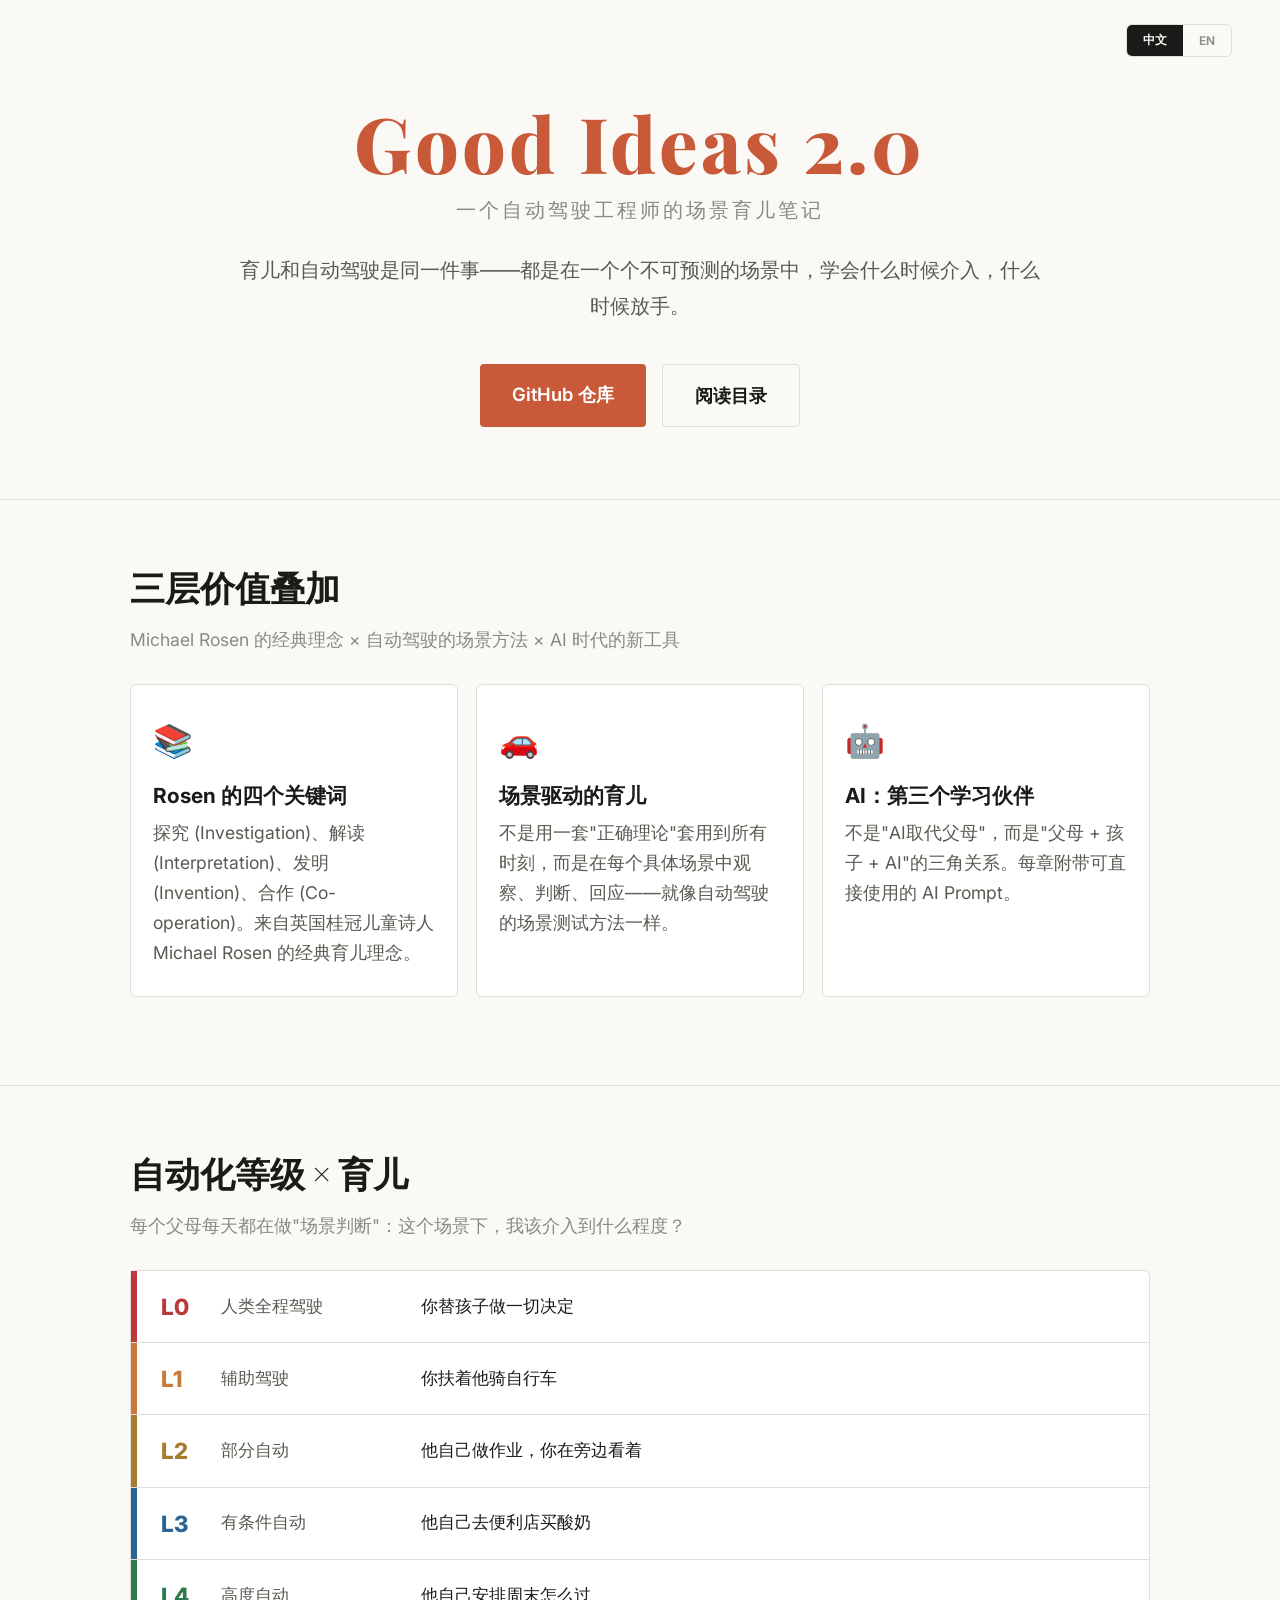
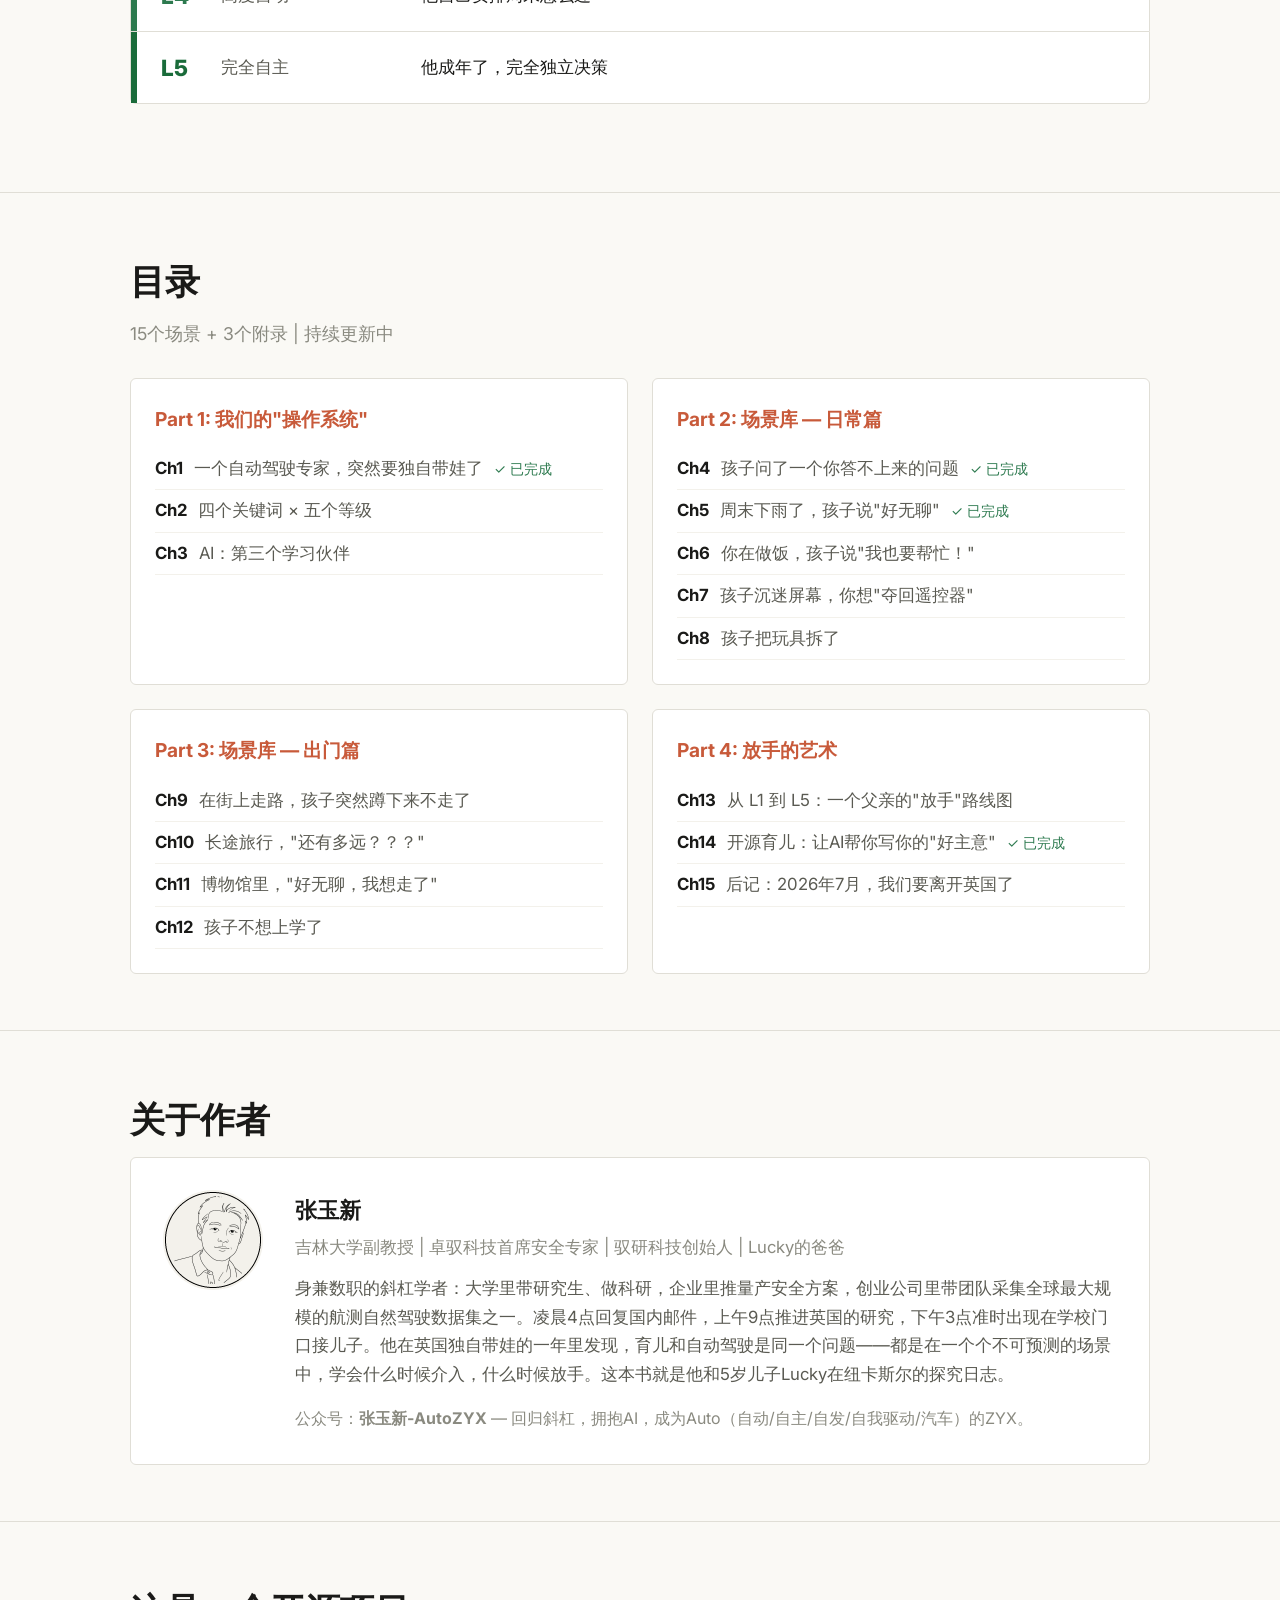
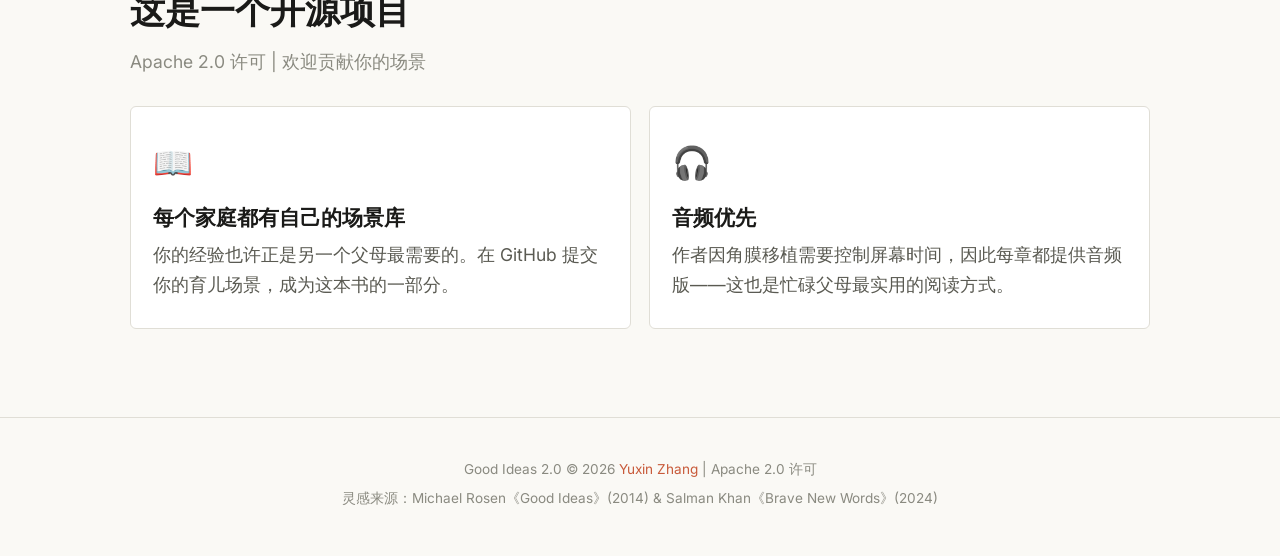
==== docs/index.html @ 3fd4b0a8 "Sync avatar: thick black circle Co-Authored-By: Claude Opus 4.6 (1M context) <noreply@anthropic.com>" ====
<!DOCTYPE html>
<html lang="zh-CN">
<head>
<meta charset="UTF-8">
<meta name="viewport" content="width=device-width, initial-scale=1.0">
<title>Good Ideas 2.0 — 好主意2.0</title>
<link rel="preconnect" href="https://fonts.googleapis.com">
<link href="https://fonts.googleapis.com/css2?family=Inter:wght@400;500;600;700;800&family=Playfair+Display:wght@700;800&display=swap" rel="stylesheet">
<link rel="stylesheet" href="assets/style.css">
</head>
<body>

<!-- Language Toggle -->
<div class="lang">
  <button id="btnCN" class="on" onclick="setLang('C')">中文</button>
  <button id="btnEN" onclick="setLang('E')">EN</button>
</div>

<!-- Header -->
<header>
  <h1>Good Ideas 2.0</h1>
  <div class="sub">
    <span class="cn">一个自动驾驶工程师的场景育儿笔记</span>
    <span class="en">A Self-Driving Engineer's Field Notes on Parenting</span>
  </div>
  <div class="tagline">
    <span class="cn">育儿和自动驾驶是同一件事——都是在一个个不可预测的场景中，学会什么时候介入，什么时候放手。</span>
    <span class="en">Parenting and self-driving are the same thing — learning when to intervene and when to let go, one unpredictable scenario at a time.</span>
  </div>
  <div class="actions">
    <a href="https://github.com/AutoZYX/GoodIdeas2" class="btn btn-primary">
      <span class="cn">GitHub 仓库</span>
      <span class="en">GitHub Repo</span>
    </a>
    <a href="#toc" class="btn btn-secondary">
      <span class="cn">阅读目录</span>
      <span class="en">Table of Contents</span>
    </a>
  </div>
</header>

<!-- Three Layers -->
<section>
<div class="wrap">
  <h2 class="sec-title">
    <span class="cn">三层价值叠加</span>
    <span class="en">Three Layers of Value</span>
  </h2>
  <p class="sec-sub">
    <span class="cn">Michael Rosen 的经典理念 × 自动驾驶的场景方法 × AI 时代的新工具</span>
    <span class="en">Michael Rosen's classic ideas × scenario-driven methods from self-driving × AI-age tools</span>
  </p>
  <div class="concepts">
    <div class="concept">
      <div class="concept-icon">&#128218;</div>
      <h3>
        <span class="cn">Rosen 的四个关键词</span>
        <span class="en">Rosen's Four Keywords</span>
      </h3>
      <p>
        <span class="cn">探究 (Investigation)、解读 (Interpretation)、发明 (Invention)、合作 (Co-operation)。来自英国桂冠儿童诗人 Michael Rosen 的经典育儿理念。</span>
        <span class="en">Investigation, Interpretation, Invention, Co-operation. Classic parenting philosophy from UK Children's Laureate Michael Rosen.</span>
      </p>
    </div>
    <div class="concept">
      <div class="concept-icon">&#128663;</div>
      <h3>
        <span class="cn">场景驱动的育儿</span>
        <span class="en">Scenario-Driven Parenting</span>
      </h3>
      <p>
        <span class="cn">不是用一套"正确理论"套用到所有时刻，而是在每个具体场景中观察、判断、回应——就像自动驾驶的场景测试方法一样。</span>
        <span class="en">Instead of applying one "correct theory" to every moment, observe, assess, and respond in each specific scenario — just like scenario-based testing in autonomous driving.</span>
      </p>
    </div>
    <div class="concept">
      <div class="concept-icon">&#129302;</div>
      <h3>
        <span class="cn">AI：第三个学习伙伴</span>
        <span class="en">AI: The Third Learning Partner</span>
      </h3>
      <p>
        <span class="cn">不是"AI取代父母"，而是"父母 + 孩子 + AI"的三角关系。每章附带可直接使用的 AI Prompt。</span>
        <span class="en">Not "AI replacing parents," but a triangle of parent + child + AI. Each chapter includes a ready-to-use AI prompt.</span>
      </p>
    </div>
  </div>
</div>
</section>

<!-- L0-L5 -->
<section>
<div class="wrap">
  <h2 class="sec-title">
    <span class="cn">自动化等级 × 育儿</span>
    <span class="en">Automation Levels × Parenting</span>
  </h2>
  <p class="sec-sub">
    <span class="cn">每个父母每天都在做"场景判断"：这个场景下，我该介入到什么程度？</span>
    <span class="en">Every parent makes "scenario judgments" daily: how much should I intervene in this situation?</span>
  </p>
  <div class="levels">
    <div class="level"><div class="level-bar" style="background:#b83a3a"></div><div class="level-body">
      <div class="level-tag" style="color:#b83a3a">L0</div>
      <div class="level-driving"><span class="cn">人类全程驾驶</span><span class="en">Full human driving</span></div>
      <div class="level-parenting"><span class="cn">你替孩子做一切决定</span><span class="en">You make every decision for the child</span></div>
    </div></div>
    <div class="level"><div class="level-bar" style="background:#c87a3a"></div><div class="level-body">
      <div class="level-tag" style="color:#c87a3a">L1</div>
      <div class="level-driving"><span class="cn">辅助驾驶</span><span class="en">Driver assistance</span></div>
      <div class="level-parenting"><span class="cn">你扶着他骑自行车</span><span class="en">You hold the bike while they ride</span></div>
    </div></div>
    <div class="level"><div class="level-bar" style="background:var(--amber)"></div><div class="level-body">
      <div class="level-tag" style="color:var(--amber)">L2</div>
      <div class="level-driving"><span class="cn">部分自动</span><span class="en">Partial automation</span></div>
      <div class="level-parenting"><span class="cn">他自己做作业，你在旁边看着</span><span class="en">They do homework; you watch nearby</span></div>
    </div></div>
    <div class="level"><div class="level-bar" style="background:var(--blue)"></div><div class="level-body">
      <div class="level-tag" style="color:var(--blue)">L3</div>
      <div class="level-driving"><span class="cn">有条件自动</span><span class="en">Conditional automation</span></div>
      <div class="level-parenting"><span class="cn">他自己去便利店买酸奶</span><span class="en">They go to the corner shop alone</span></div>
    </div></div>
    <div class="level"><div class="level-bar" style="background:var(--green)"></div><div class="level-body">
      <div class="level-tag" style="color:var(--green)">L4</div>
      <div class="level-driving"><span class="cn">高度自动</span><span class="en">High automation</span></div>
      <div class="level-parenting"><span class="cn">他自己安排周末怎么过</span><span class="en">They plan their own weekend</span></div>
    </div></div>
    <div class="level"><div class="level-bar" style="background:#1a6b3a"></div><div class="level-body">
      <div class="level-tag" style="color:#1a6b3a">L5</div>
      <div class="level-driving"><span class="cn">完全自主</span><span class="en">Full autonomy</span></div>
      <div class="level-parenting"><span class="cn">他成年了，完全独立决策</span><span class="en">They're grown up, fully independent</span></div>
    </div></div>
  </div>
</div>
</section>

<!-- Table of Contents -->
<section id="toc">
<div class="wrap">
  <h2 class="sec-title">
    <span class="cn">目录</span>
    <span class="en">Table of Contents</span>
  </h2>
  <p class="sec-sub">
    <span class="cn">15个场景 + 3个附录 | 持续更新中</span>
    <span class="en">15 scenarios + 3 appendices | Work in progress</span>
  </p>
  <div class="toc">
    <div class="toc-part">
      <h3><span class="cn">Part 1: 我们的"操作系统"</span><span class="en">Part 1: Our Operating System</span></h3>
      <ul>
        <li class="cn"><a href="ch01.html"><span class="ch-num">Ch1</span> 一个自动驾驶专家，突然要独自带娃了</a> <span class="done">&#10003; 已完成</span></li>
        <li class="en"><a href="ch01.html"><span class="ch-num">Ch1</span> A self-driving expert suddenly has to solo-parent</a> <span class="done">&#10003; Done</span></li>
        <li class="cn"><span class="ch-num">Ch2</span> 四个关键词 &times; 五个等级</li>
        <li class="en"><span class="ch-num">Ch2</span> Four keywords &times; five levels</li>
        <li class="cn"><span class="ch-num">Ch3</span> AI：第三个学习伙伴</li>
        <li class="en"><span class="ch-num">Ch3</span> AI: the third learning partner</li>
      </ul>
    </div>
    <div class="toc-part">
      <h3><span class="cn">Part 2: 场景库 &mdash; 日常篇</span><span class="en">Part 2: Scenarios &mdash; At Home</span></h3>
      <ul>
        <li class="cn"><a href="ch04.html"><span class="ch-num">Ch4</span> 孩子问了一个你答不上来的问题</a> <span class="done">&#10003; 已完成</span></li>
        <li class="en"><a href="ch04.html"><span class="ch-num">Ch4</span> Your child asks a question you can't answer</a> <span class="done">&#10003; Done</span></li>
        <li class="cn"><a href="ch05.html"><span class="ch-num">Ch5</span> 周末下雨了，孩子说"好无聊"</a> <span class="done">&#10003; 已完成</span></li>
        <li class="en"><a href="ch05.html"><span class="ch-num">Ch5</span> It's raining and they say "I'm bored"</a> <span class="done">&#10003; Done</span></li>
        <li class="cn"><span class="ch-num">Ch6</span> 你在做饭，孩子说"我也要帮忙！"</li>
        <li class="en"><span class="ch-num">Ch6</span> You're cooking; they want to help</li>
        <li class="cn"><span class="ch-num">Ch7</span> 孩子沉迷屏幕，你想"夺回遥控器"</li>
        <li class="en"><span class="ch-num">Ch7</span> Screen addiction: take back the remote?</li>
        <li class="cn"><span class="ch-num">Ch8</span> 孩子把玩具拆了</li>
        <li class="en"><span class="ch-num">Ch8</span> They took the toy apart</li>
      </ul>
    </div>
    <div class="toc-part">
      <h3><span class="cn">Part 3: 场景库 &mdash; 出门篇</span><span class="en">Part 3: Scenarios &mdash; Out &amp; About</span></h3>
      <ul>
        <li class="cn"><span class="ch-num">Ch9</span> 在街上走路，孩子突然蹲下来不走了</li>
        <li class="en"><span class="ch-num">Ch9</span> Walking — they suddenly squat and won't move</li>
        <li class="cn"><span class="ch-num">Ch10</span> 长途旅行，"还有多远？？？"</li>
        <li class="en"><span class="ch-num">Ch10</span> Road trip: "Are we there yet???"</li>
        <li class="cn"><span class="ch-num">Ch11</span> 博物馆里，"好无聊，我想走了"</li>
        <li class="en"><span class="ch-num">Ch11</span> At the museum: "I'm bored, let's go"</li>
        <li class="cn"><span class="ch-num">Ch12</span> 孩子不想上学了</li>
        <li class="en"><span class="ch-num">Ch12</span> They don't want to go to school</li>
      </ul>
    </div>
    <div class="toc-part">
      <h3><span class="cn">Part 4: 放手的艺术</span><span class="en">Part 4: The Art of Letting Go</span></h3>
      <ul>
        <li class="cn"><span class="ch-num">Ch13</span> 从 L1 到 L5：一个父亲的"放手"路线图</li>
        <li class="en"><span class="ch-num">Ch13</span> From L1 to L5: a father's roadmap for letting go</li>
        <li class="cn"><a href="ch14.html"><span class="ch-num">Ch14</span> 开源育儿：让AI帮你写你的"好主意"</a> <span class="done">&#10003; 已完成</span></li>
        <li class="en"><a href="ch14.html"><span class="ch-num">Ch14</span> Open-source parenting: let AI help write your own "good ideas"</a> <span class="done">&#10003; Done</span></li>
        <li class="cn"><span class="ch-num">Ch15</span> 后记：2026年7月，我们要离开英国了</li>
        <li class="en"><span class="ch-num">Ch15</span> Epilogue: July 2026, we're leaving the UK</li>
      </ul>
    </div>
  </div>
</div>
</section>

<!-- About -->
<section>
<div class="wrap">
  <h2 class="sec-title">
    <span class="cn">关于作者</span>
    <span class="en">About the Author</span>
  </h2>
  <div class="author-card">
    <div class="avatar"><img src="assets/avatar.png?v=6" alt="Yuxin Zhang" style="width:100%;height:100%;border-radius:50%;object-fit:cover;"></div>
    <div class="info">
      <h3>
        <span class="cn">张玉新</span>
        <span class="en">Yuxin Zhang</span>
      </h3>
      <div class="role">
        <span class="cn">吉林大学副教授 | 卓驭科技首席安全专家 | 驭研科技创始人 | Lucky的爸爸</span>
        <span class="en">Associate Professor, Jilin University | Chief Safety Expert, ZYT | Founder, DRIVEResearch | Lucky's Dad</span>
      </div>
      <p>
        <span class="cn">身兼数职的斜杠学者：大学里带研究生、做科研，企业里推量产安全方案，创业公司里带团队采集全球最大规模的航测自然驾驶数据集之一。凌晨4点回复国内邮件，上午9点推进英国的研究，下午3点准时出现在学校门口接儿子。他在英国独自带娃的一年里发现，育儿和自动驾驶是同一个问题——都是在一个个不可预测的场景中，学会什么时候介入，什么时候放手。这本书就是他和5岁儿子Lucky在纽卡斯尔的探究日志。</span>
        <span class="en">A slash-career academic juggling multiple roles: supervising graduate students and publishing research at a university, driving production-ready safety solutions at an automotive tech company, and leading a startup that has built one of the world's largest aerial naturalistic driving datasets. At 4 a.m. he answers emails from China; at 9 a.m. he works on UK-based research; at 3 p.m. sharp he's at the school gate to pick up his son. During a year of solo parenting in Newcastle, he discovered that parenting and autonomous driving are the same problem — learning when to intervene and when to let go, one scenario at a time. This book is his field journal with his 5-year-old son Lucky.</span>
      </p>
      <p style="margin-top:16px; font-size:1rem; color:var(--text3);">
        <span class="cn">公众号：<strong>张玉新-AutoZYX</strong> — 回归斜杠，拥抱AI，成为Auto（自动/自主/自发/自我驱动/汽车）的ZYX。</span>
        <span class="en">WeChat: <strong>张玉新-AutoZYX</strong> | <a href="https://www.linkedin.com/in/zhangyuxin/" target="_blank">LinkedIn</a> — Embracing AI, becoming Auto (autonomous / self-driven / automotive) ZYX.</span>
      </p>
    </div>
  </div>
</div>
</section>

<!-- Open Source -->
<section>
<div class="wrap">
  <h2 class="sec-title">
    <span class="cn">这是一个开源项目</span>
    <span class="en">This Is an Open-Source Project</span>
  </h2>
  <p class="sec-sub">
    <span class="cn">Apache 2.0 许可 | 欢迎贡献你的场景</span>
    <span class="en">Apache 2.0 License | Your scenarios are welcome</span>
  </p>
  <div class="concepts" style="grid-template-columns:repeat(2,1fr);">
    <div class="concept">
      <div class="concept-icon">&#128214;</div>
      <h3>
        <span class="cn">每个家庭都有自己的场景库</span>
        <span class="en">Every family has its own scenario library</span>
      </h3>
      <p>
        <span class="cn">你的经验也许正是另一个父母最需要的。在 GitHub 提交你的育儿场景，成为这本书的一部分。</span>
        <span class="en">Your experience might be exactly what another parent needs. Submit your parenting scenario on GitHub and become part of this book.</span>
      </p>
    </div>
    <div class="concept">
      <div class="concept-icon">&#127911;</div>
      <h3>
        <span class="cn">音频优先</span>
        <span class="en">Audio First</span>
      </h3>
      <p>
        <span class="cn">作者因角膜移植需要控制屏幕时间，因此每章都提供音频版——这也是忙碌父母最实用的阅读方式。</span>
        <span class="en">The author limits screen time due to a corneal transplant, so every chapter comes with an audio version — also the most practical format for busy parents.</span>
      </p>
    </div>
  </div>
</div>
</section>

<!-- Footer -->
<footer>
<div class="wrap">
  <p>
    <span class="cn">Good Ideas 2.0 &copy; 2026 <a href="https://www.linkedin.com/in/zhangyuxin/" target="_blank">Yuxin Zhang</a> | Apache 2.0 许可</span>
    <span class="en">Good Ideas 2.0 &copy; 2026 <a href="https://www.linkedin.com/in/zhangyuxin/" target="_blank">Yuxin Zhang</a> | Apache 2.0 License</span>
  </p>
  <p>
    <span class="cn">灵感来源：Michael Rosen《Good Ideas》(2014) &amp; Salman Khan《Brave New Words》(2024)</span>
    <span class="en">Inspired by Michael Rosen's <em>Good Ideas</em> (2014) &amp; Salman Khan's <em>Brave New Words</em> (2024)</span>
  </p>
</div>
</footer>

<script>
function setLang(l){
  document.body.className = l==='E'?'E':'';
  document.getElementById('btnCN').className = l==='E'?'':'on';
  document.getElementById('btnEN').className = l==='E'?'on':'';
  localStorage.setItem('gi2lang',l);
}
(function(){var s=localStorage.getItem('gi2lang');if(s)setLang(s);})();
</script>
</body>
</html>
---- docs/assets/style.css ----
/* Good Ideas 2.0 — Shared Styles */
/* Anthropic-inspired: warm tones, serif titles, restrained palette */

:root {
  --bg: #faf9f5;
  --bg2: #f3f1eb;
  --text: #1a1a18;
  --text2: #5a5a52;
  --text3: #8a8a80;
  --accent: #c85a3a;
  --border: #e0ded6;
  --card: #ffffff;
  --green: #2d7a4f;
  --amber: #a67c2e;
  --blue: #2a6496;
  --red: #b83a3a;
}
* { margin:0; padding:0; box-sizing:border-box; }
body { font-family: 'Inter', -apple-system, 'PingFang SC', 'Microsoft YaHei', sans-serif; color:var(--text); background:var(--bg); line-height:1.75; -webkit-font-smoothing:antialiased; font-size:1.25rem; }
a { color:var(--accent); text-decoration:none; }
a:hover { text-decoration:underline; }
.wrap { max-width:1100px; margin:0 auto; padding:0 40px; }

/* Language toggle */
.lang { position:fixed; top:24px; right:48px; z-index:99; display:flex; border:1px solid var(--border); border-radius:6px; overflow:hidden; background:rgba(250,249,245,0.92); backdrop-filter:blur(8px); }
.lang button { padding:7px 16px; border:none; cursor:pointer; font-size:12px; font-weight:600; background:transparent; color:var(--text3); transition:.15s; font-family:inherit; }
.lang button.on { background:var(--text); color:var(--bg); }
span.en, p.en, div.en, h2.en, h3.en, li.en, td.en, th.en, .en-link { display:none; }
body.E span.cn, body.E p.cn, body.E div.cn, body.E h2.cn, body.E h3.cn, body.E li.cn, body.E td.cn, body.E th.cn, body.E .cn-link { display:none!important; }
body.E span.en { display:inline!important; }
body.E p.en, body.E div.en, body.E h2.en, body.E h3.en { display:block!important; }
body.E li.en { display:list-item!important; }
body.E td.en, body.E th.en { display:table-cell!important; }
body.E .en-link { display:inline-block!important; }

/* Header */
header { padding:100px 32px 72px; text-align:center; border-bottom:1px solid var(--border); }
header h1 { font-family:'Playfair Display',Georgia,serif; font-size:6vw; font-weight:800; letter-spacing:0.04em; margin-bottom:8px; color:var(--accent); line-height:1.1; }
header .sub { font-family:'Inter',sans-serif; font-size:1.6vw; color:var(--text3); margin-bottom:24px; letter-spacing:3px; text-transform:uppercase; font-weight:500; }
header .tagline { font-size:clamp(1.3rem,1.1rem+0.6vw,1.8rem); color:var(--text2); max-width:800px; margin:0 auto 40px; line-height:1.8; }
header .actions { display:flex; gap:16px; justify-content:center; flex-wrap:wrap; }
@media(max-width:640px) {
  header { padding:70px 20px 48px; }
  header h1 { font-size:10vw; }
  header .sub { font-size:3.5vw; }
}

/* Buttons */
.btn { display:inline-block; padding:14px 32px; border-radius:4px; font-size:1.15rem; font-weight:600; transition:.2s; font-family:inherit; }
.btn-primary { background:var(--accent); color:white; }
.btn-primary:hover { background:#b04e30; text-decoration:none; }
.btn-secondary { border:1.5px solid var(--border); color:var(--text); background:transparent; }
.btn-secondary:hover { border-color:var(--text3); text-decoration:none; }
.btn-sm { padding:10px 20px; font-size:1rem; }

/* Section */
section { padding:56px 0; }
section + section { border-top:1px solid var(--border); }
.sec-title { font-family:'Playfair Display',Georgia,serif; font-size:2.2rem; font-weight:700; margin-bottom:8px; }
.sec-sub { color:var(--text3); font-size:1.1rem; margin-bottom:28px; }

/* Cards grid */
.concepts { display:grid; grid-template-columns:repeat(3,1fr); gap:18px; margin-bottom:32px; }
.concept { background:var(--card); border:1px solid var(--border); border-radius:6px; padding:28px 22px; transition:box-shadow .2s; }
.concept:hover { box-shadow:0 2px 16px rgba(0,0,0,0.06); }
.concept-icon { font-size:2rem; margin-bottom:12px; }
.concept h3 { font-size:1.3rem; font-weight:700; margin-bottom:8px; line-height:1.4; }
.concept p { font-size:1.1rem; color:var(--text2); line-height:1.7; }
@media(max-width:800px) { .concepts { grid-template-columns:1fr; } }

/* Levels bar */
.levels { display:flex; flex-direction:column; gap:0; margin-bottom:32px; }
.level { display:flex; align-items:stretch; border:1px solid var(--border); border-bottom:none; background:var(--card); }
.level:first-child { border-radius:6px 6px 0 0; }
.level:last-child { border-bottom:1px solid var(--border); border-radius:0 0 6px 6px; }
.level-bar { width:6px; flex-shrink:0; }
.level-body { flex:1; padding:16px 24px; display:flex; align-items:center; gap:20px; }
.level-tag { font-size:1.4rem; font-weight:800; min-width:40px; }
.level-driving { font-size:1.05rem; color:var(--text2); min-width:180px; }
.level-parenting { font-size:1.05rem; color:var(--text); flex:1; }
@media(max-width:640px) { .level-body { flex-direction:column; align-items:flex-start; gap:4px; } .level-driving { min-width:auto; } }

/* TOC */
.toc { display:grid; grid-template-columns:1fr 1fr; gap:24px; }
.toc-part { background:var(--card); border:1px solid var(--border); border-radius:6px; padding:24px; }
.toc-part h3 { font-size:1.2rem; font-weight:700; margin-bottom:12px; color:var(--accent); }
.toc-part ul { list-style:none; padding:0; }
.toc-part li { padding:6px 0; font-size:1.05rem; color:var(--text2); border-bottom:1px solid var(--bg2); }
.toc-part li:last-child { border-bottom:none; }
.toc-part li a { color:var(--text2); }
.toc-part li a:hover { color:var(--accent); }
.toc-part li .ch-num { font-weight:700; color:var(--text); margin-right:6px; }
.toc-part li .done { color:var(--green); font-size:0.85rem; margin-left:6px; }
@media(max-width:640px) { .toc { grid-template-columns:1fr; } }

/* Author card */
.author-card { display:flex; gap:32px; align-items:flex-start; background:var(--card); border:1px solid var(--border); border-radius:6px; padding:32px; }
.author-card .avatar { width:100px; height:100px; border-radius:50%; background:var(--bg2); display:flex; align-items:center; justify-content:center; font-size:2.5rem; flex-shrink:0; }
.author-card .info h3 { font-size:1.4rem; font-weight:700; margin-bottom:4px; }
.author-card .info .role { font-size:1.05rem; color:var(--text3); margin-bottom:12px; }
.author-card .info p { font-size:1.05rem; color:var(--text2); line-height:1.7; }
@media(max-width:640px) { .author-card { flex-direction:column; align-items:center; text-align:center; } }

/* Chapter page */
.chapter-nav { padding:16px 40px; border-bottom:1px solid var(--border); display:flex; justify-content:space-between; align-items:center; font-size:0.95rem; }
.chapter-nav a { color:var(--text3); }
.chapter-nav a:hover { color:var(--accent); }

.chapter { max-width:780px; margin:0 auto; padding:48px 40px 80px; }
.chapter-label { font-size:0.85rem; font-weight:700; text-transform:uppercase; letter-spacing:2px; color:var(--accent); margin-bottom:8px; }
.chapter-title { font-family:'Playfair Display',Georgia,serif; font-size:2.4rem; font-weight:700; margin-bottom:32px; line-height:1.3; }
.chapter h2 { font-family:'Playfair Display',Georgia,serif; font-size:1.6rem; font-weight:700; margin:40px 0 16px; color:var(--text); }
.chapter h3 { font-size:1.2rem; font-weight:700; margin:28px 0 12px; }
.chapter p { font-size:1.15rem; line-height:1.85; margin-bottom:16px; color:var(--text); }
.chapter ul, .chapter ol { margin:12px 0 20px 24px; }
.chapter li { font-size:1.1rem; line-height:1.7; margin-bottom:8px; color:var(--text2); }
.chapter strong { font-weight:700; color:var(--text); }
.chapter em { font-style:italic; }
.chapter blockquote { border-left:4px solid var(--accent); padding:16px 24px; margin:20px 0; background:var(--bg2); border-radius:0 6px 6px 0; }
.chapter blockquote p { font-size:1.05rem; color:var(--text2); margin-bottom:8px; }
.chapter blockquote p:last-child { margin-bottom:0; }
.chapter hr { border:none; border-top:1px solid var(--border); margin:40px 0; }
.chapter .l-tag { font-weight:800; margin-right:4px; }

.chapter-footer { max-width:780px; margin:0 auto; padding:0 40px 60px; display:flex; justify-content:space-between; font-size:1rem; }
.chapter-footer a { color:var(--accent); }

/* Footer */
footer { border-top:1px solid var(--border); padding:40px 32px; text-align:center; color:var(--text3); font-size:0.85rem; }
footer p { margin-bottom:5px; }
footer a { color:var(--accent); }

/* Mobile */
@media(max-width:640px) {
  .wrap { padding:0 20px; }
  .chapter { padding:32px 20px 60px; }
  .chapter-title { font-size:1.8rem; }
  .chapter-nav { padding:12px 20px; }
  .chapter-footer { padding:0 20px 40px; }
}
</style>
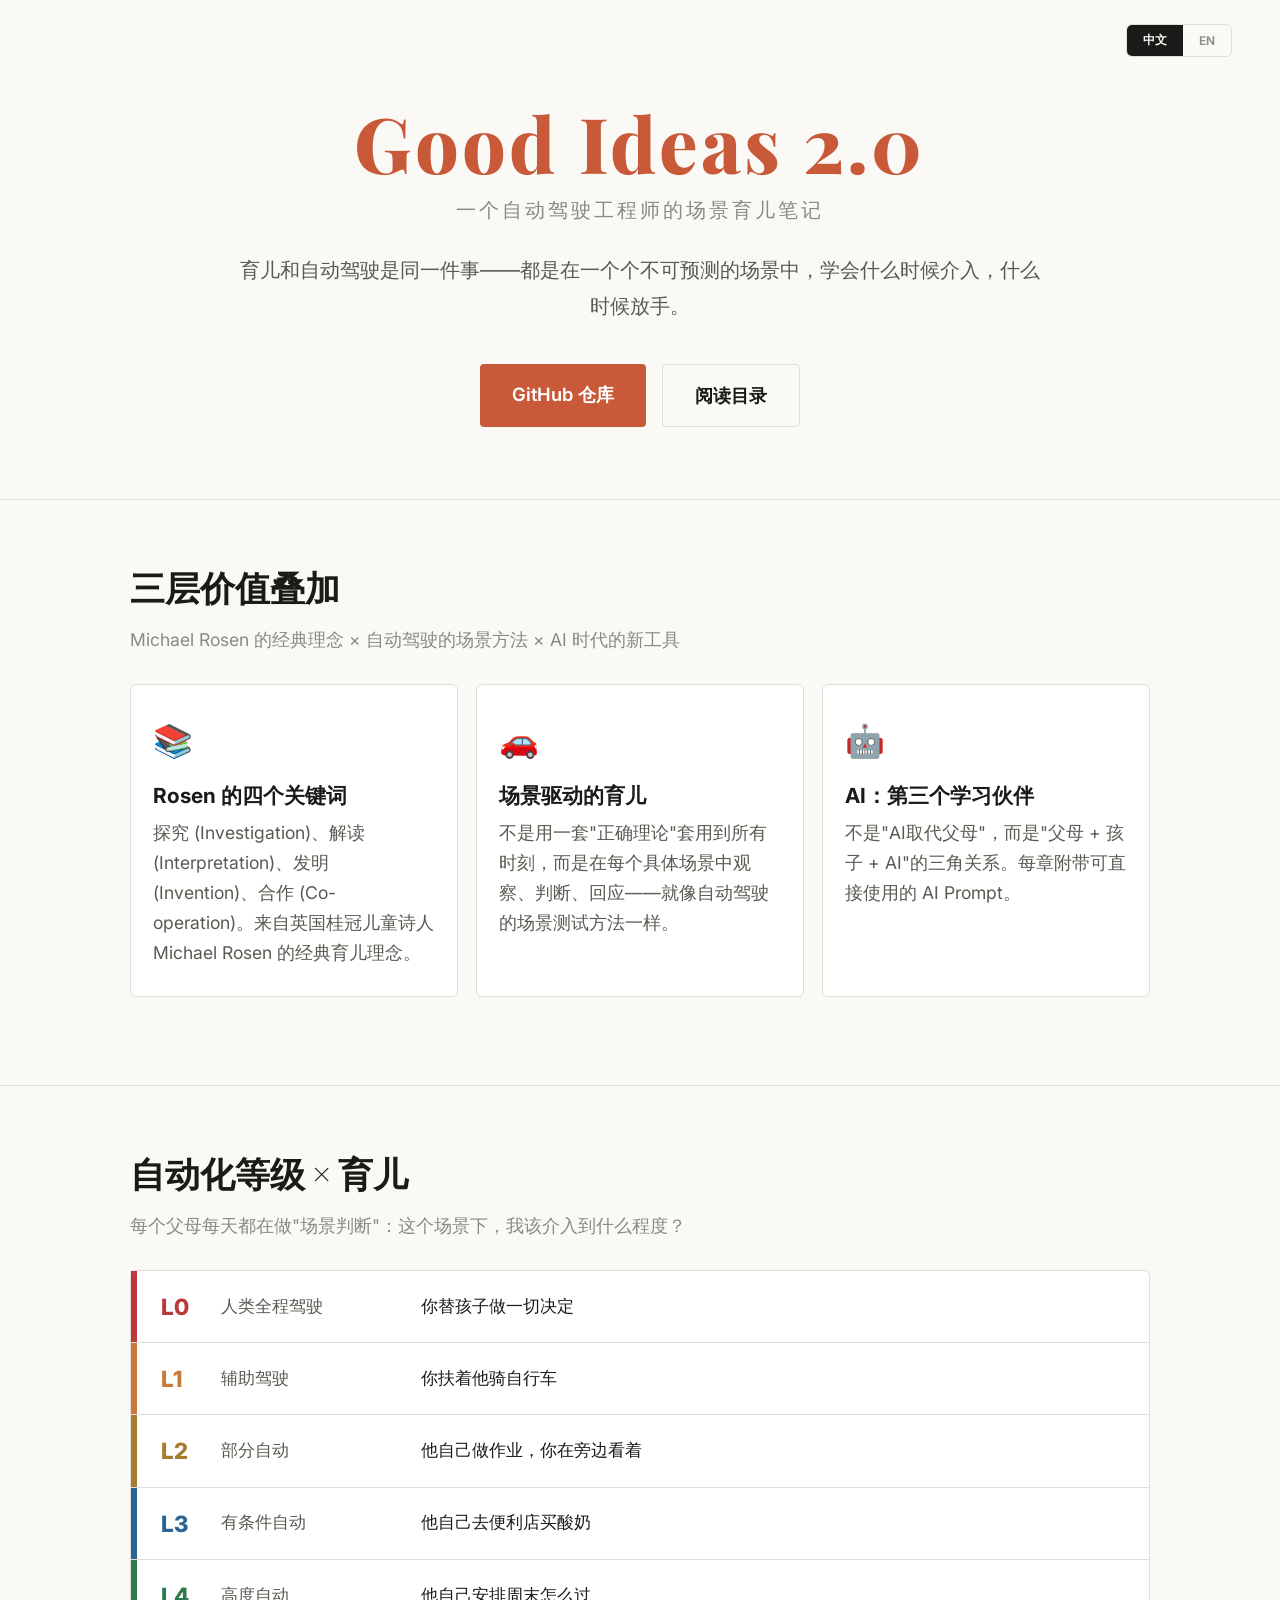
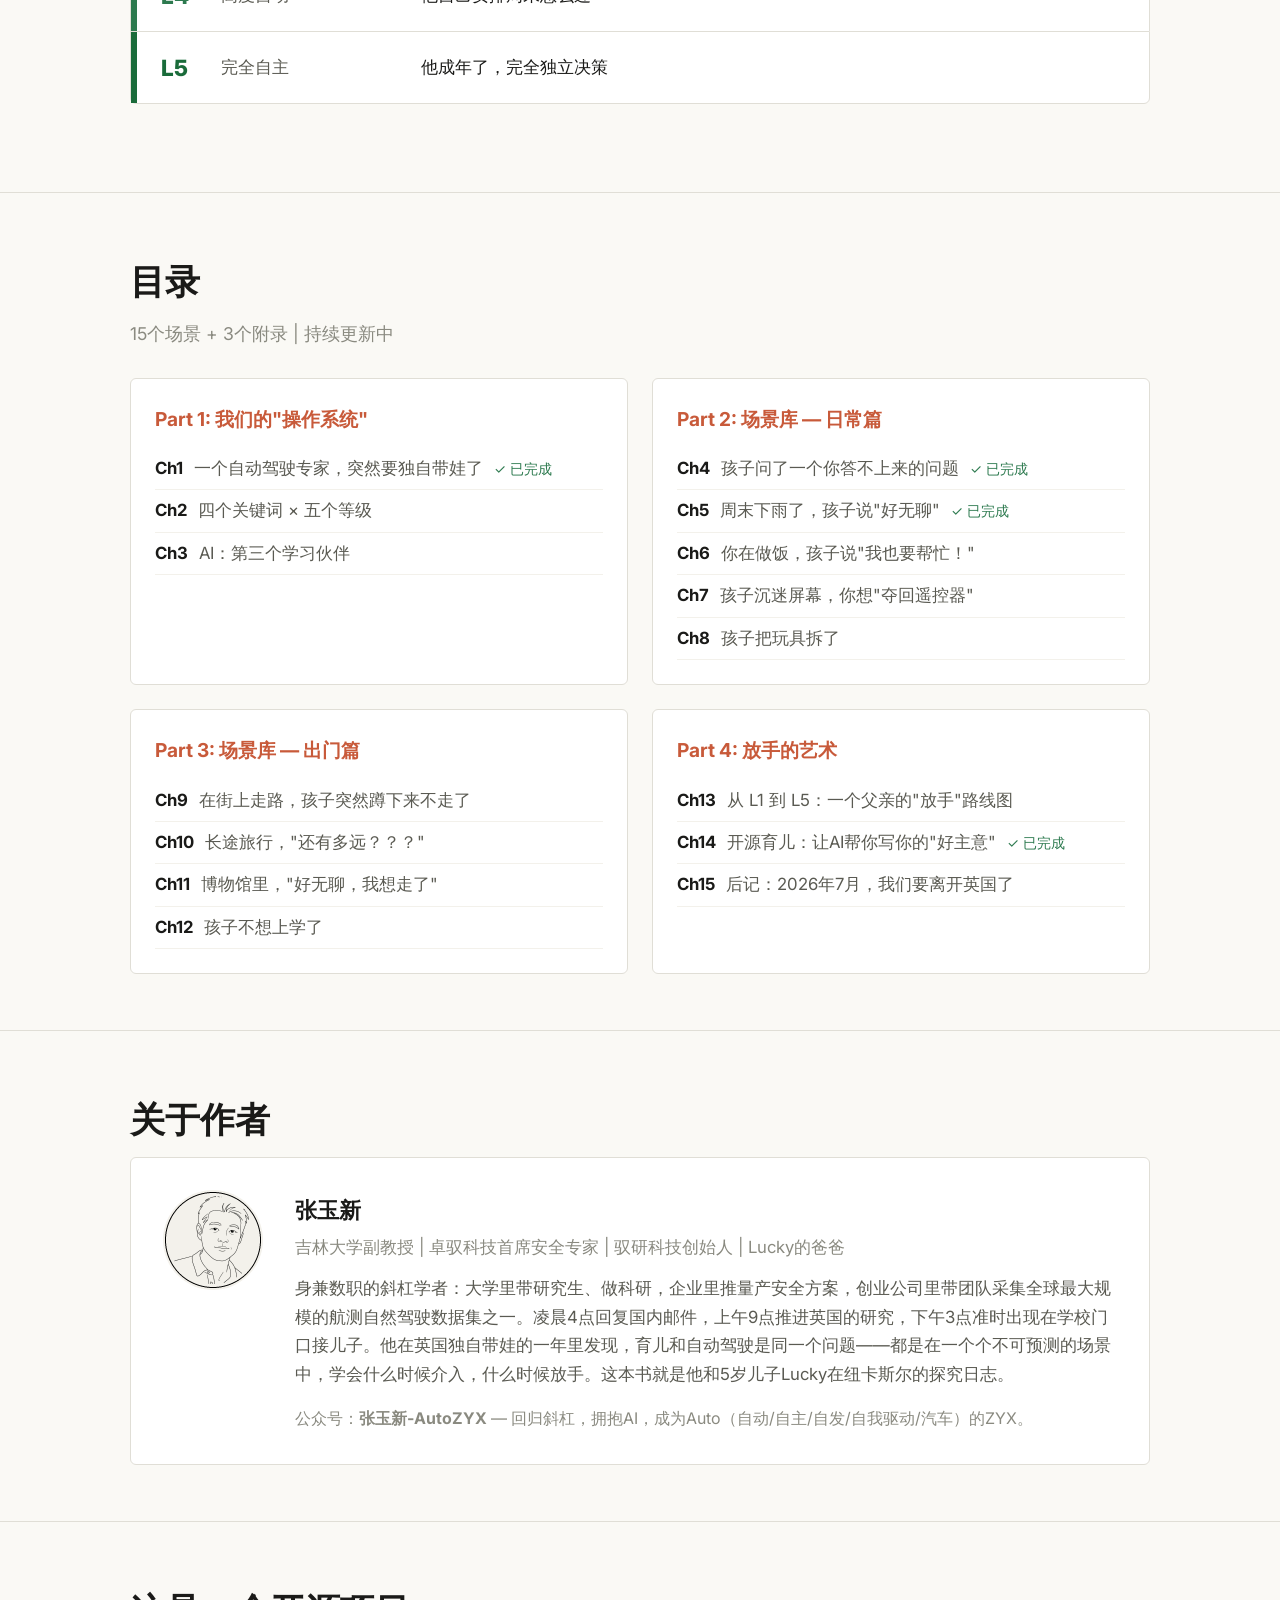
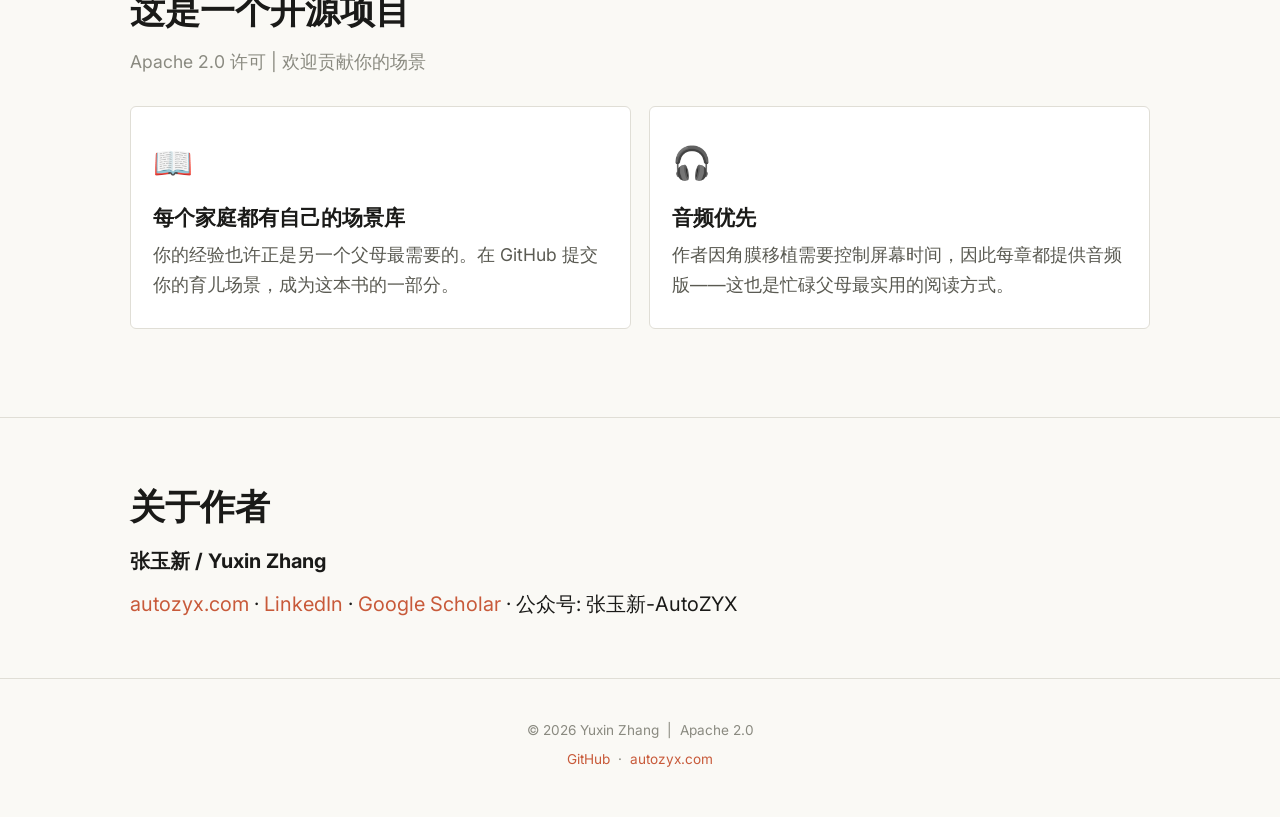
==== commit b7f5c3e1: "Unify footer and about section with shared design system - Unified about section: name + autozyx.com" ====
--- a/docs/index.html
+++ b/docs/index.html
@@ -269,16 +269,32 @@
 </div>
 </section>
 
+<!-- About -->
+<section>
+<div class="wrap">
+  <h2 class="sec-title">
+    <span class="cn">关于作者</span>
+    <span class="en">About</span>
+  </h2>
+  <p><strong>张玉新 / Yuxin Zhang</strong></p>
+  <p style="margin-top:8px;">
+    <a href="https://autozyx.com" target="_blank" rel="noopener">autozyx.com</a> &middot;
+    <a href="https://www.linkedin.com/in/zhangyuxin/" target="_blank" rel="noopener">LinkedIn</a> &middot;
+    <a href="https://scholar.google.com.au/citations?user=W8YoarEAAAAJ&hl=en" target="_blank" rel="noopener">Google Scholar</a> &middot;
+    <span class="cn">公众号: 张玉新-AutoZYX</span>
+    <span class="en">WeChat: 张玉新-AutoZYX</span>
+  </p>
+</div>
+</section>
+
 <!-- Footer -->
 <footer>
 <div class="wrap">
-  <p>
-    <span class="cn">Good Ideas 2.0 &copy; 2026 <a href="https://www.linkedin.com/in/zhangyuxin/" target="_blank">Yuxin Zhang</a> | Apache 2.0 许可</span>
-    <span class="en">Good Ideas 2.0 &copy; 2026 <a href="https://www.linkedin.com/in/zhangyuxin/" target="_blank">Yuxin Zhang</a> | Apache 2.0 License</span>
-  </p>
-  <p>
-    <span class="cn">灵感来源：Michael Rosen《Good Ideas》(2014) &amp; Salman Khan《Brave New Words》(2024)</span>
-    <span class="en">Inspired by Michael Rosen's <em>Good Ideas</em> (2014) &amp; Salman Khan's <em>Brave New Words</em> (2024)</span>
+  <p>&copy; 2026 Yuxin Zhang &nbsp;|&nbsp; Apache 2.0</p>
+  <p style="margin-top:6px;">
+    <a href="https://github.com/AutoZYX/GoodIdeas2" target="_blank" rel="noopener">GitHub</a>
+    &nbsp;&middot;&nbsp;
+    <a href="https://autozyx.com" target="_blank" rel="noopener">autozyx.com</a>
   </p>
 </div>
 </footer>
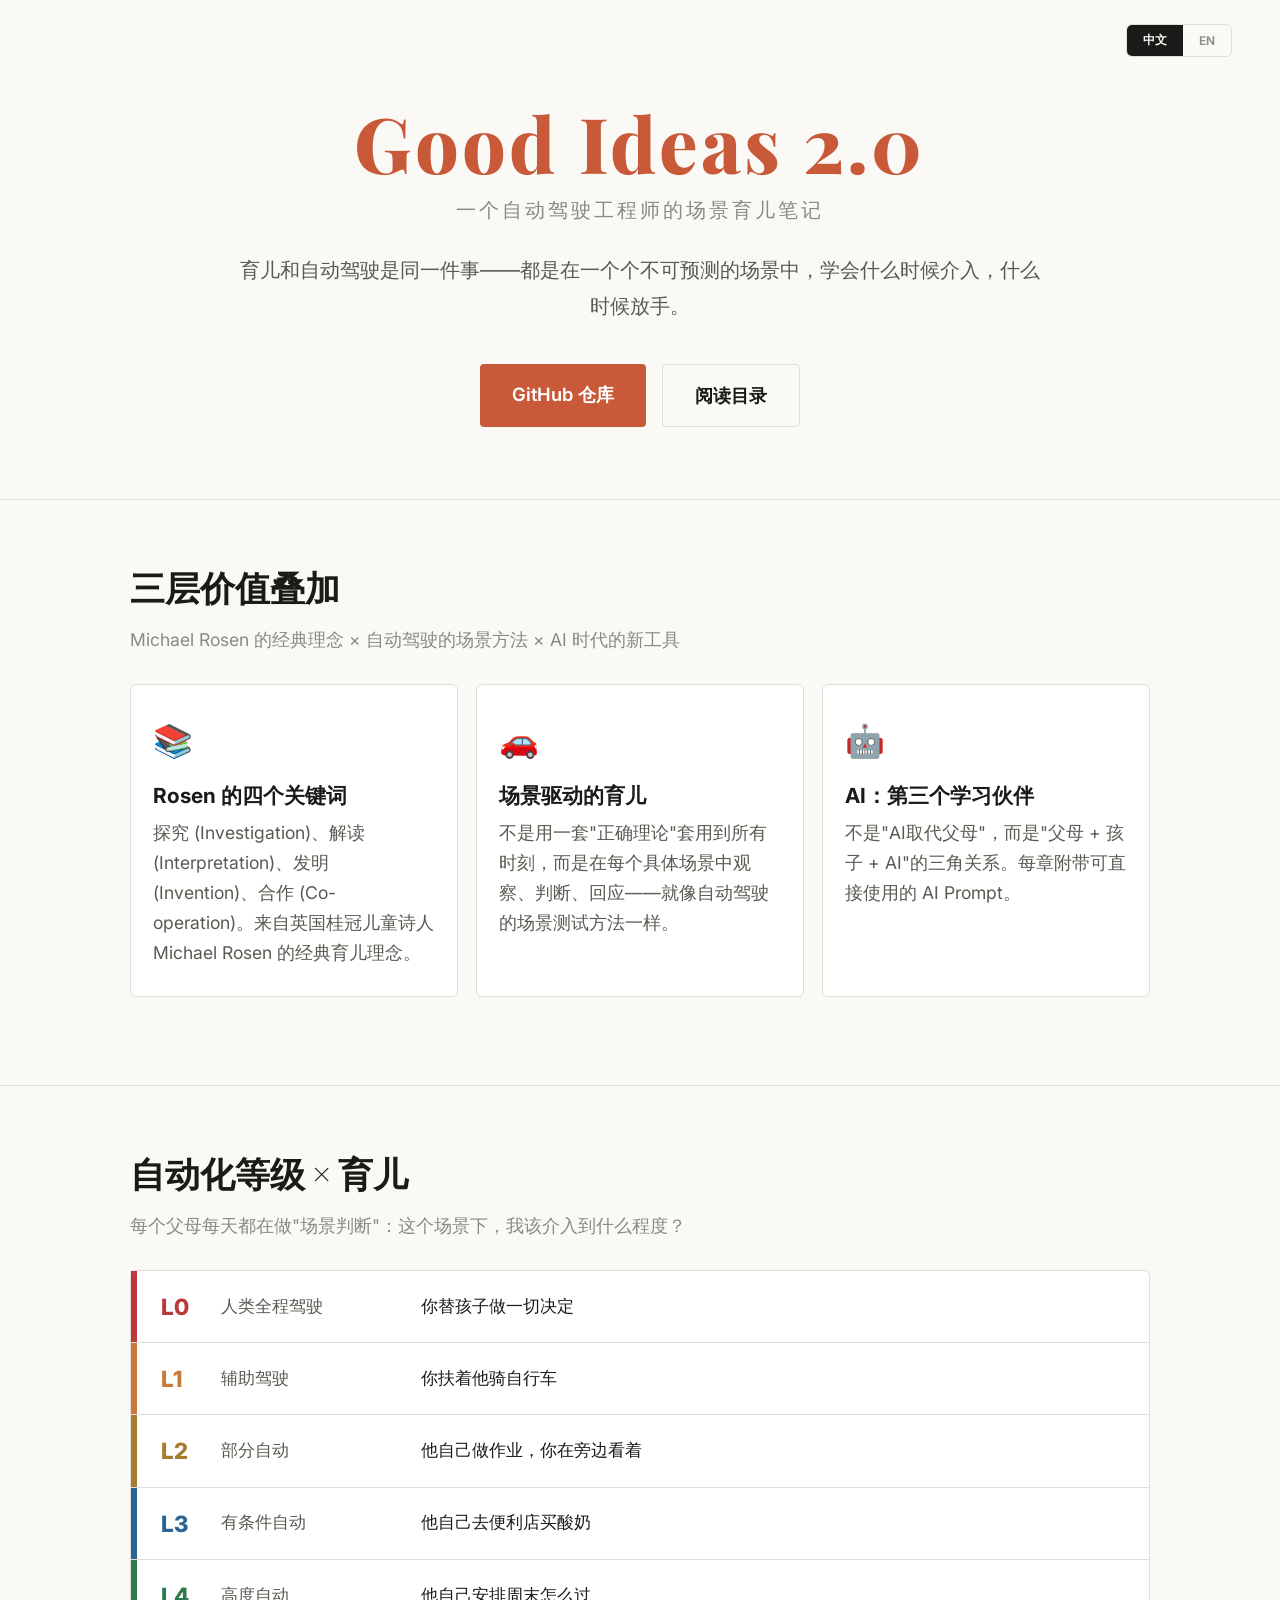
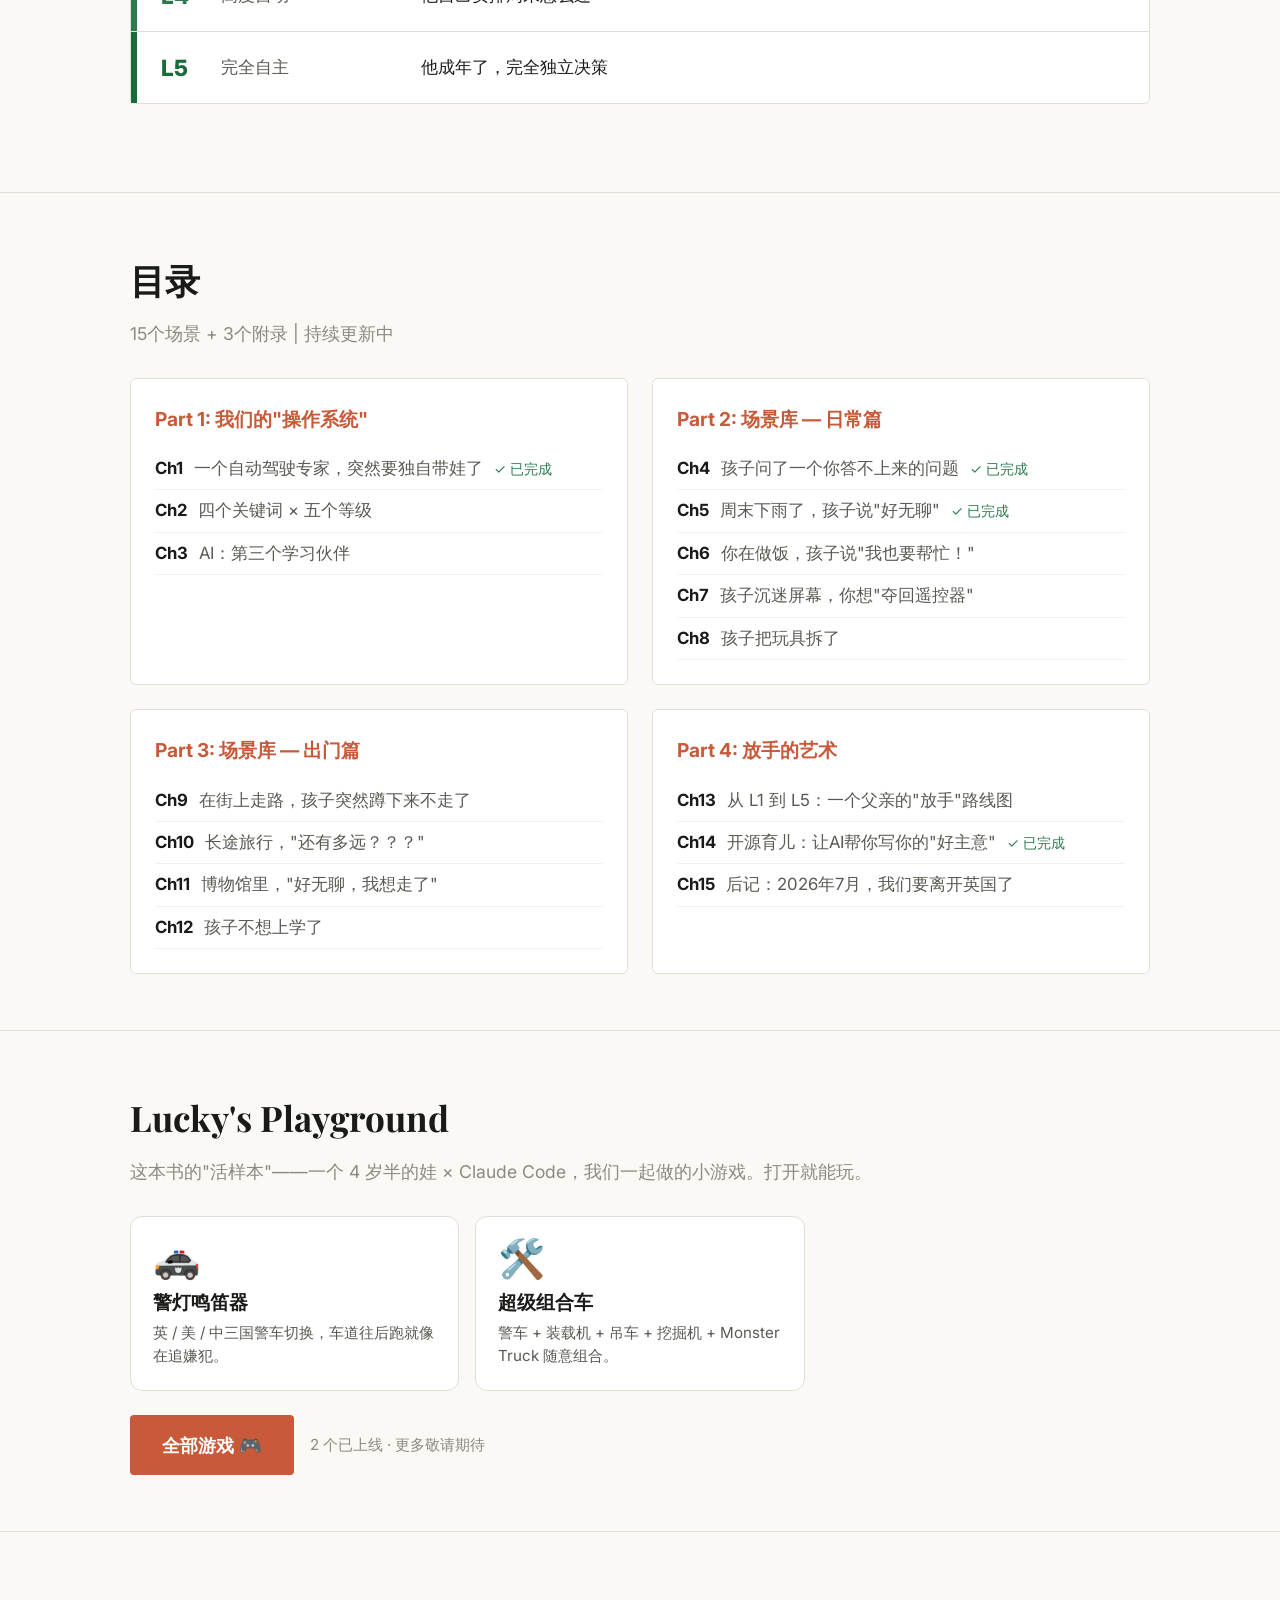
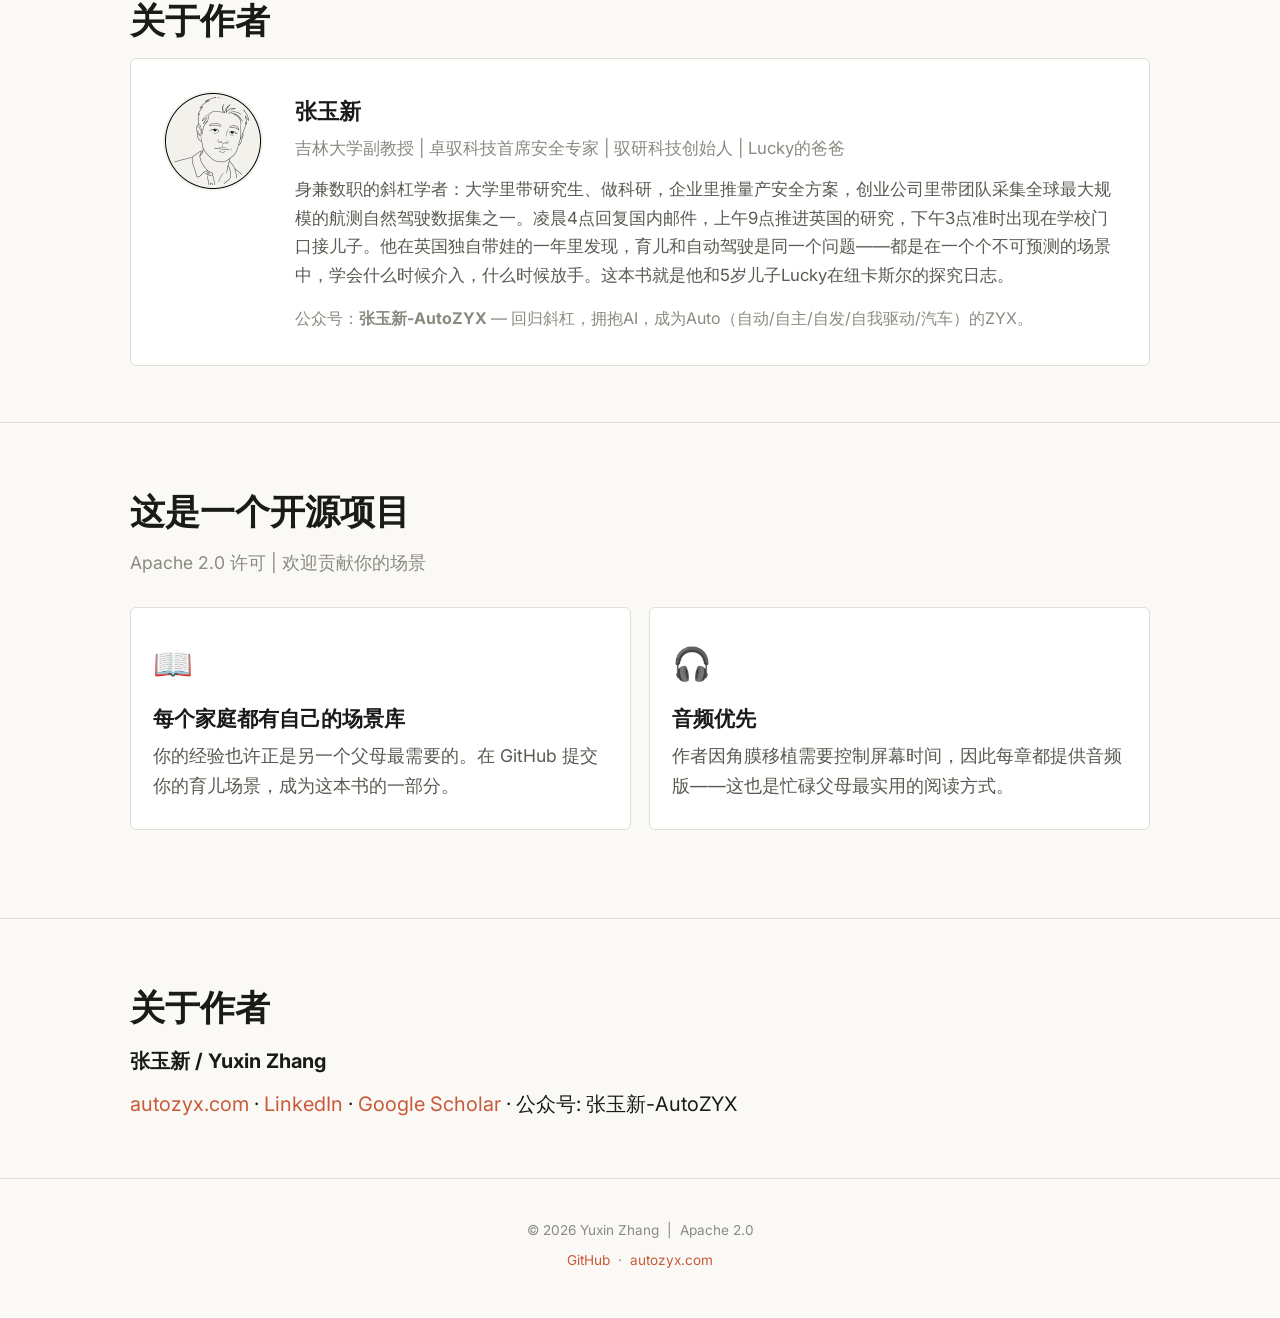
==== commit c0558e3a: "Add Lucky's Playground: police siren + truck mixer games - New subpage luckys-playground/ with plann" ====
--- a/docs/index.html
+++ b/docs/index.html
@@ -200,6 +200,57 @@
 </div>
 </section>
 
+<!-- Lucky's Playground -->
+<section>
+<div class="wrap">
+  <h2 class="sec-title">
+    <span class="cn">Lucky's Playground</span>
+    <span class="en">Lucky's Playground</span>
+  </h2>
+  <p class="sec-sub">
+    <span class="cn">这本书的"活样本"——一个 4 岁半的娃 × Claude Code，我们一起做的小游戏。打开就能玩。</span>
+    <span class="en">The book's living companion — small games built together with Claude Code by a 4.5-year-old and his dad. Open and play.</span>
+  </p>
+
+  <div style="display:grid; grid-template-columns:repeat(auto-fill, minmax(260px, 1fr)); gap:16px; margin:24px 0;">
+    <a href="luckys-playground/police-siren.html" style="background:var(--card); border:1px solid var(--border); border-radius:12px; padding:22px; text-decoration:none; color:inherit; transition:.15s; display:block;">
+      <div style="font-size:38px; line-height:1; margin-bottom:8px;">🚓</div>
+      <div style="font-family:'Playfair Display',Georgia,serif; font-size:1.2rem; font-weight:700; margin-bottom:4px;">
+        <span class="cn">警灯鸣笛器</span>
+        <span class="en">Police Siren</span>
+      </div>
+      <div style="color:var(--text2); font-size:0.95rem; line-height:1.5;">
+        <span class="cn">英 / 美 / 中三国警车切换，车道往后跑就像在追嫌犯。</span>
+        <span class="en">US / UK / CN police cars, sirens, and scrolling lane lines.</span>
+      </div>
+    </a>
+
+    <a href="luckys-playground/truck-mixer.html" style="background:var(--card); border:1px solid var(--border); border-radius:12px; padding:22px; text-decoration:none; color:inherit; transition:.15s; display:block;">
+      <div style="font-size:38px; line-height:1; margin-bottom:8px;">🛠️</div>
+      <div style="font-family:'Playfair Display',Georgia,serif; font-size:1.2rem; font-weight:700; margin-bottom:4px;">
+        <span class="cn">超级组合车</span>
+        <span class="en">Truck Mixer</span>
+      </div>
+      <div style="color:var(--text2); font-size:0.95rem; line-height:1.5;">
+        <span class="cn">警车 + 装载机 + 吊车 + 挖掘机 + Monster Truck 随意组合。</span>
+        <span class="en">Mix police / loader / crane / excavator / monster truck into one mega-vehicle.</span>
+      </div>
+    </a>
+  </div>
+
+  <div style="display:flex; flex-wrap:wrap; gap:16px; align-items:center;">
+    <a href="luckys-playground/" class="btn btn-primary">
+      <span class="cn">全部游戏 🎮</span>
+      <span class="en">All Games 🎮</span>
+    </a>
+    <span style="color:var(--text3); font-size:0.95rem;">
+      <span class="cn">2 个已上线 · 更多敬请期待</span>
+      <span class="en">2 live · more coming</span>
+    </span>
+  </div>
+</div>
+</section>
+
 <!-- About -->
 <section>
 <div class="wrap">
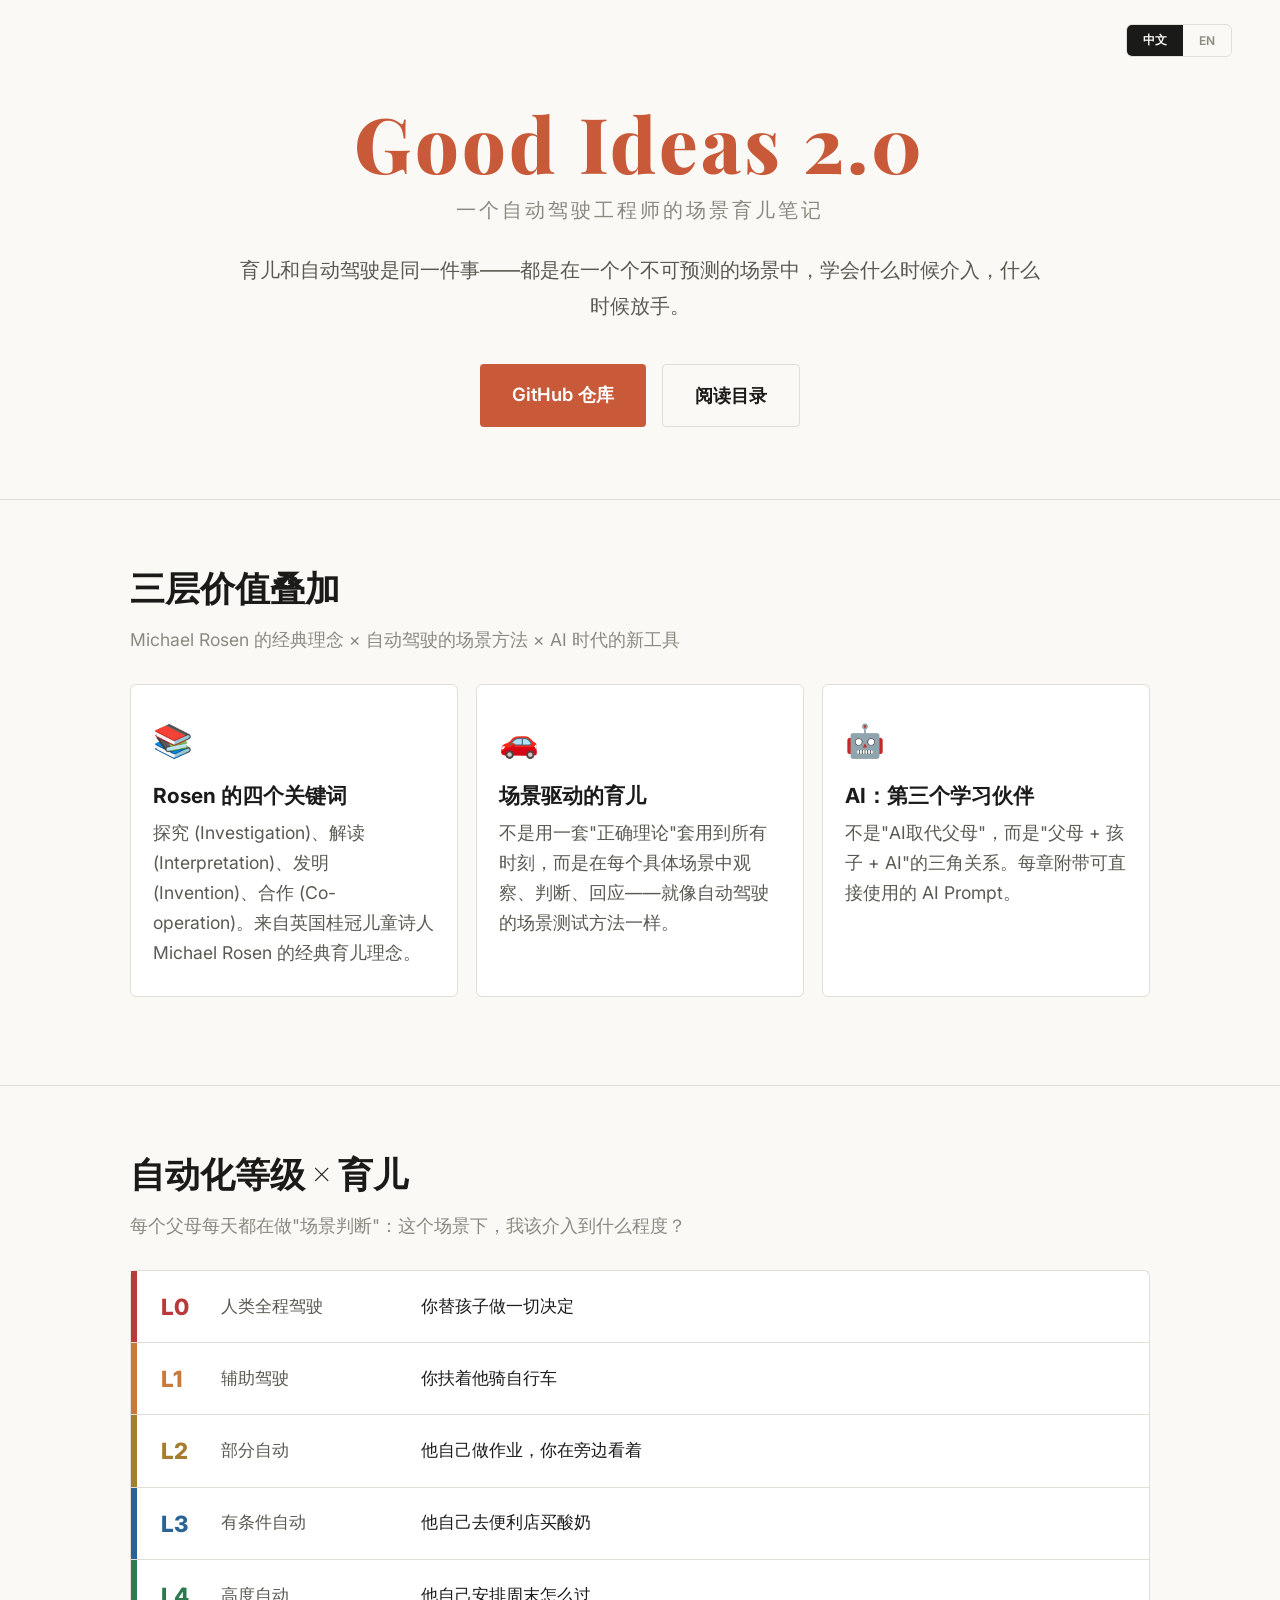
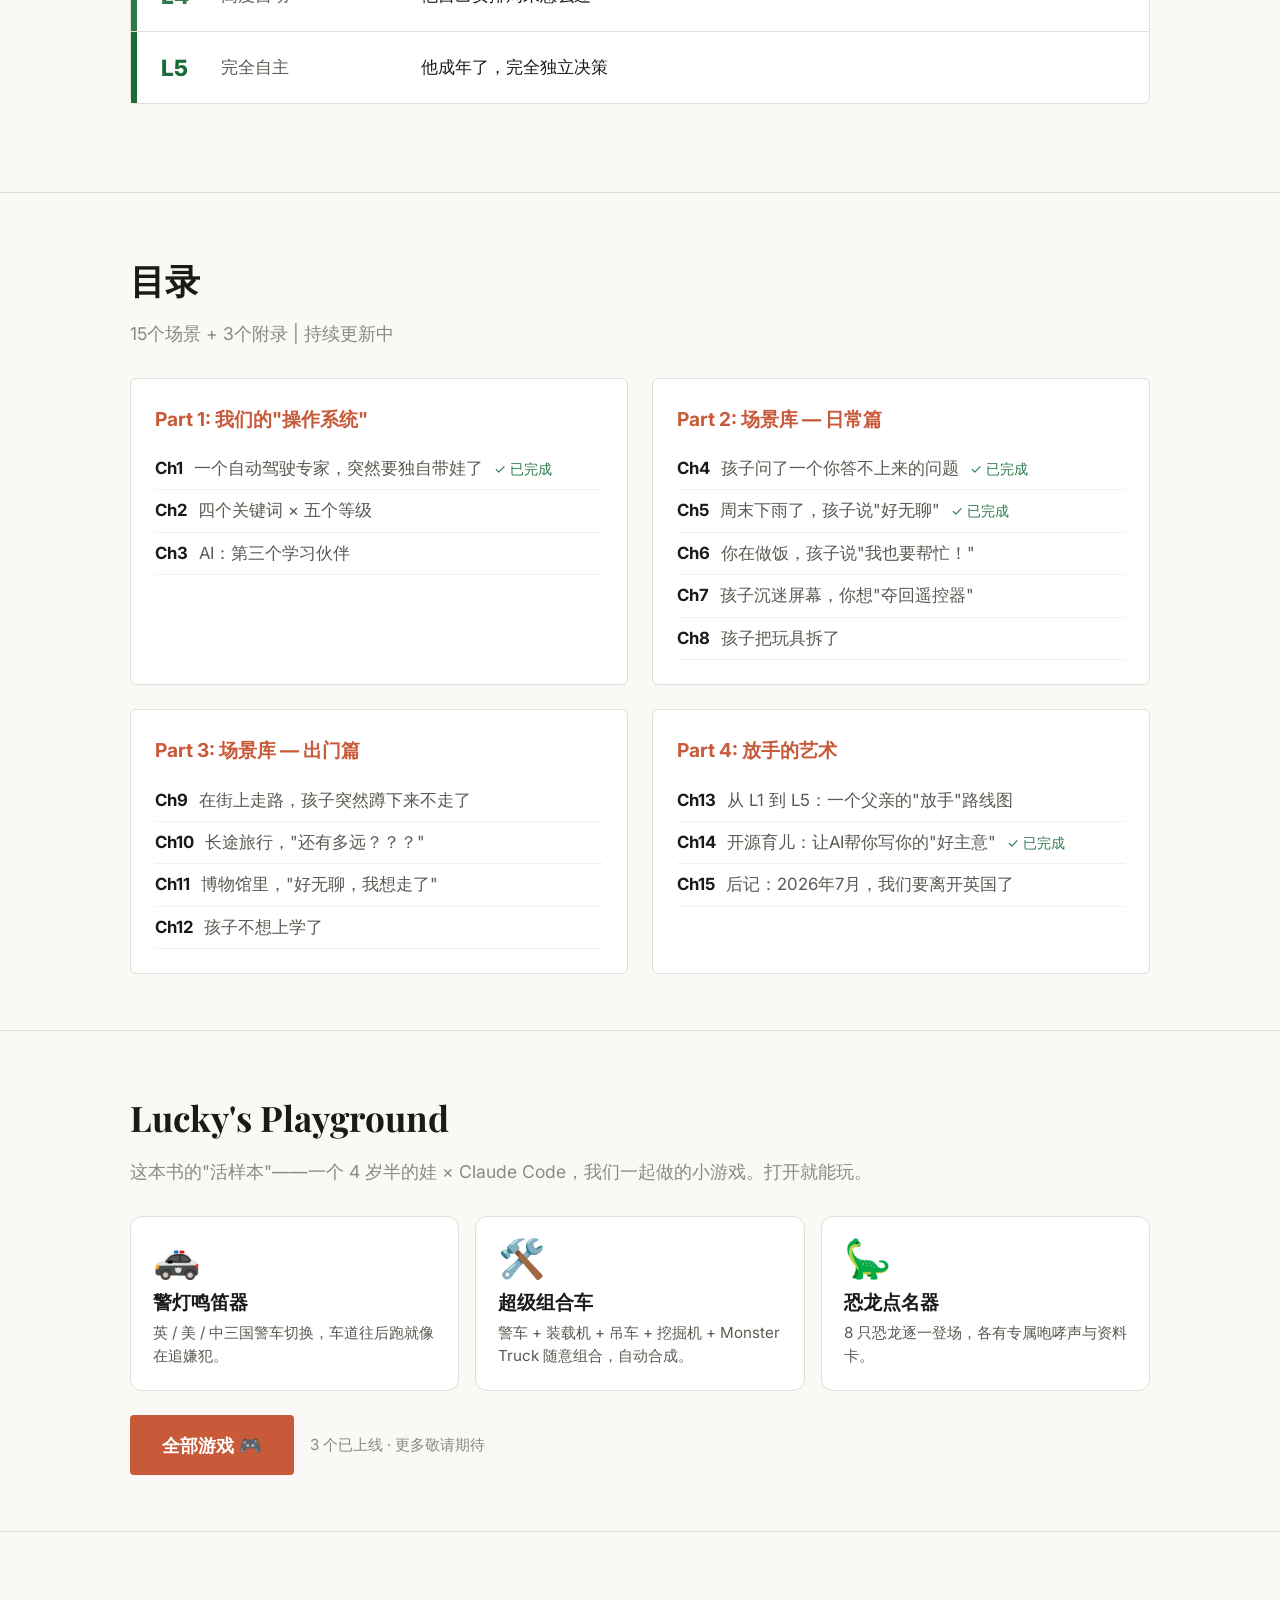
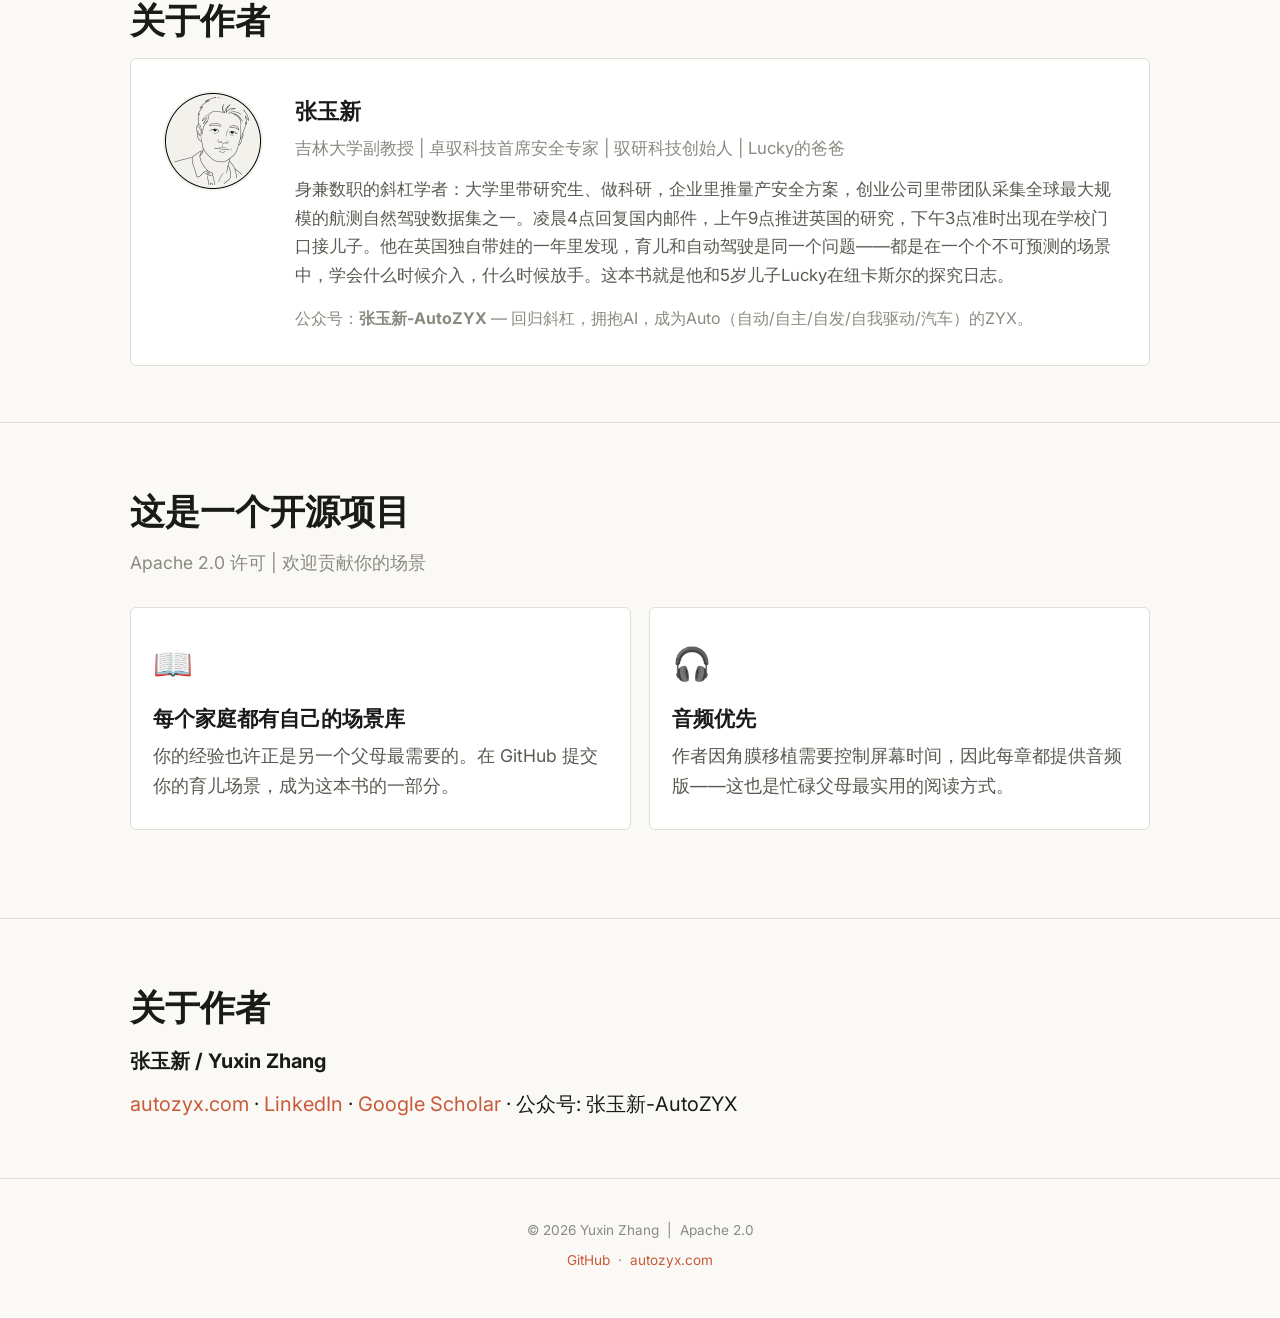
==== commit cd5f0627: "Add Dino Roll Call + truck-mixer auto-combine + forward-driving motion - New game: Dino Roll Call — " ====
--- a/docs/index.html
+++ b/docs/index.html
@@ -232,8 +232,20 @@
         <span class="en">Truck Mixer</span>
       </div>
       <div style="color:var(--text2); font-size:0.95rem; line-height:1.5;">
-        <span class="cn">警车 + 装载机 + 吊车 + 挖掘机 + Monster Truck 随意组合。</span>
-        <span class="en">Mix police / loader / crane / excavator / monster truck into one mega-vehicle.</span>
+        <span class="cn">警车 + 装载机 + 吊车 + 挖掘机 + Monster Truck 随意组合，自动合成。</span>
+        <span class="en">Mix police / loader / crane / excavator / monster into one mega-vehicle.</span>
+      </div>
+    </a>
+
+    <a href="luckys-playground/dino-roll-call.html" style="background:var(--card); border:1px solid var(--border); border-radius:12px; padding:22px; text-decoration:none; color:inherit; transition:.15s; display:block;">
+      <div style="font-size:38px; line-height:1; margin-bottom:8px;">🦕</div>
+      <div style="font-family:'Playfair Display',Georgia,serif; font-size:1.2rem; font-weight:700; margin-bottom:4px;">
+        <span class="cn">恐龙点名器</span>
+        <span class="en">Dino Roll Call</span>
+      </div>
+      <div style="color:var(--text2); font-size:0.95rem; line-height:1.5;">
+        <span class="cn">8 只恐龙逐一登场，各有专属咆哮声与资料卡。</span>
+        <span class="en">8 dinosaurs with unique silhouettes and signature roars.</span>
       </div>
     </a>
   </div>
@@ -244,8 +256,8 @@
       <span class="en">All Games 🎮</span>
     </a>
     <span style="color:var(--text3); font-size:0.95rem;">
-      <span class="cn">2 个已上线 · 更多敬请期待</span>
-      <span class="en">2 live · more coming</span>
+      <span class="cn">3 个已上线 · 更多敬请期待</span>
+      <span class="en">3 live · more coming</span>
     </span>
   </div>
 </div>
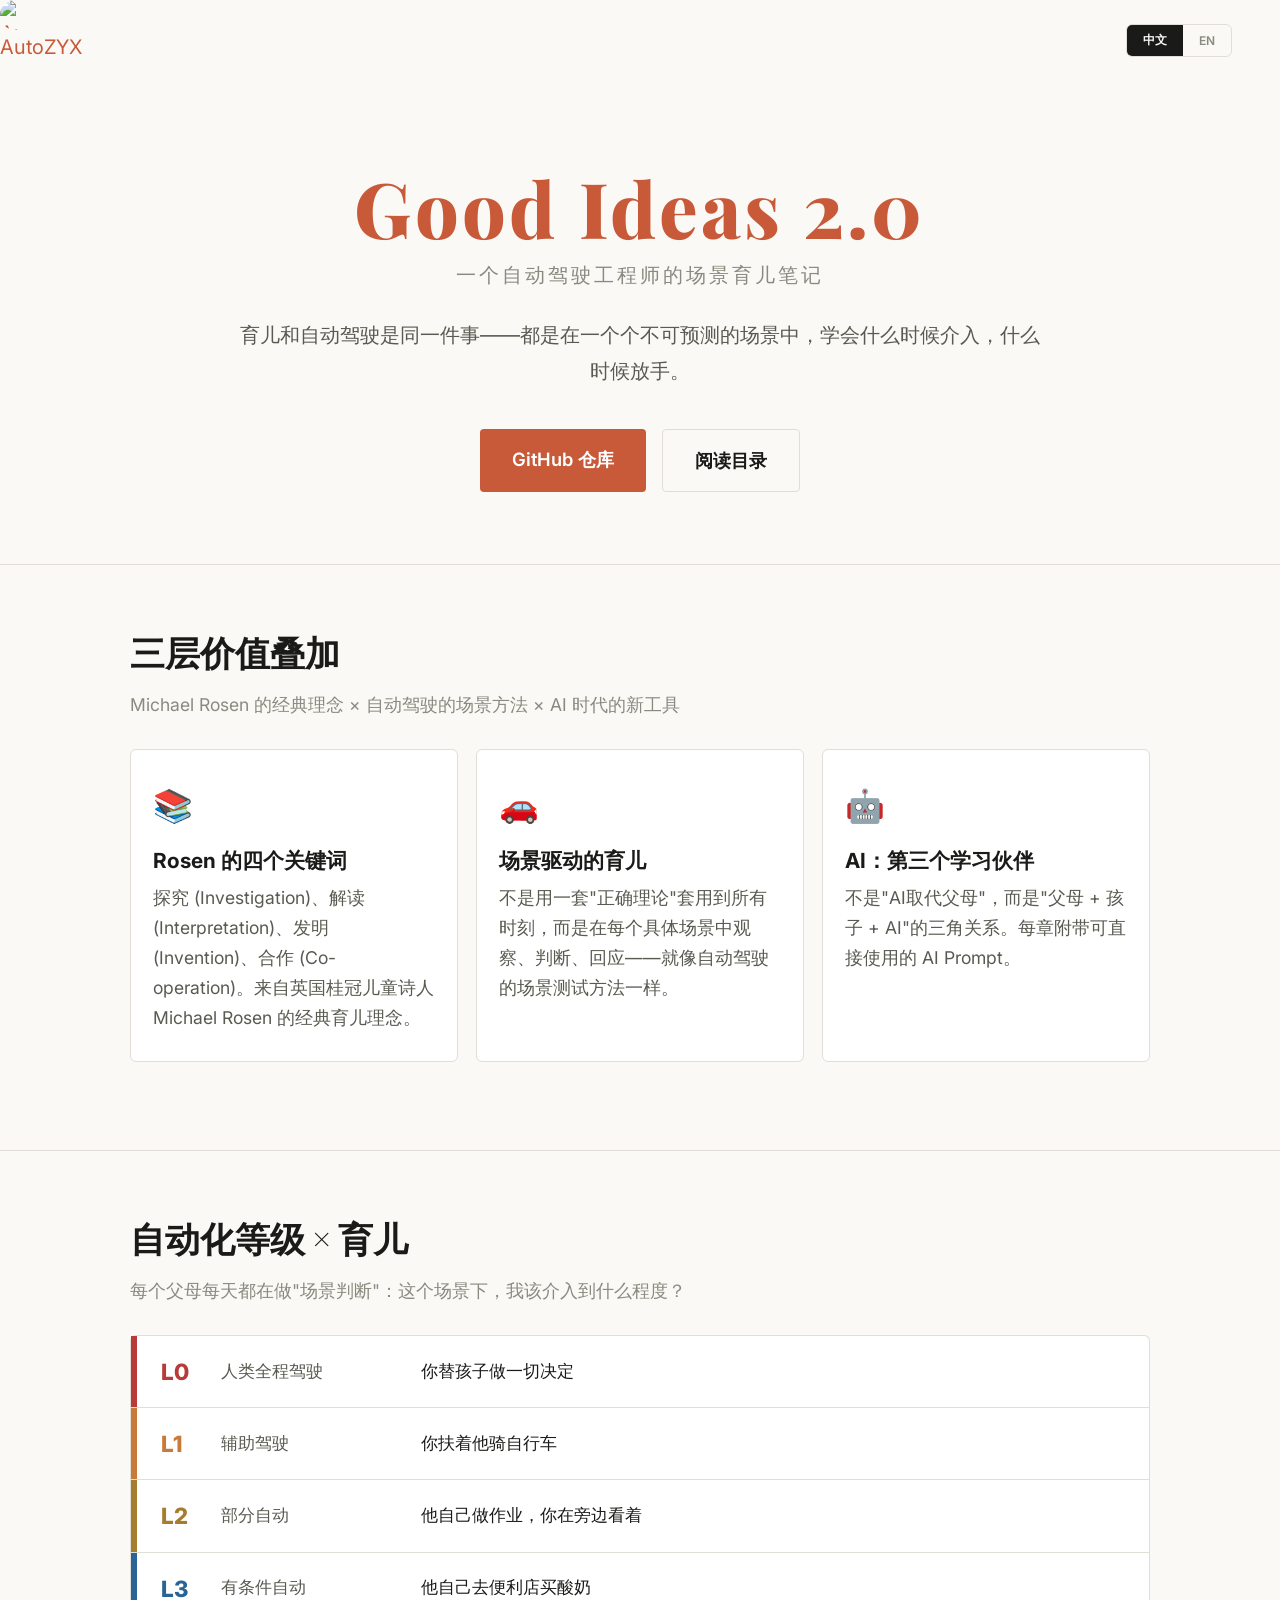
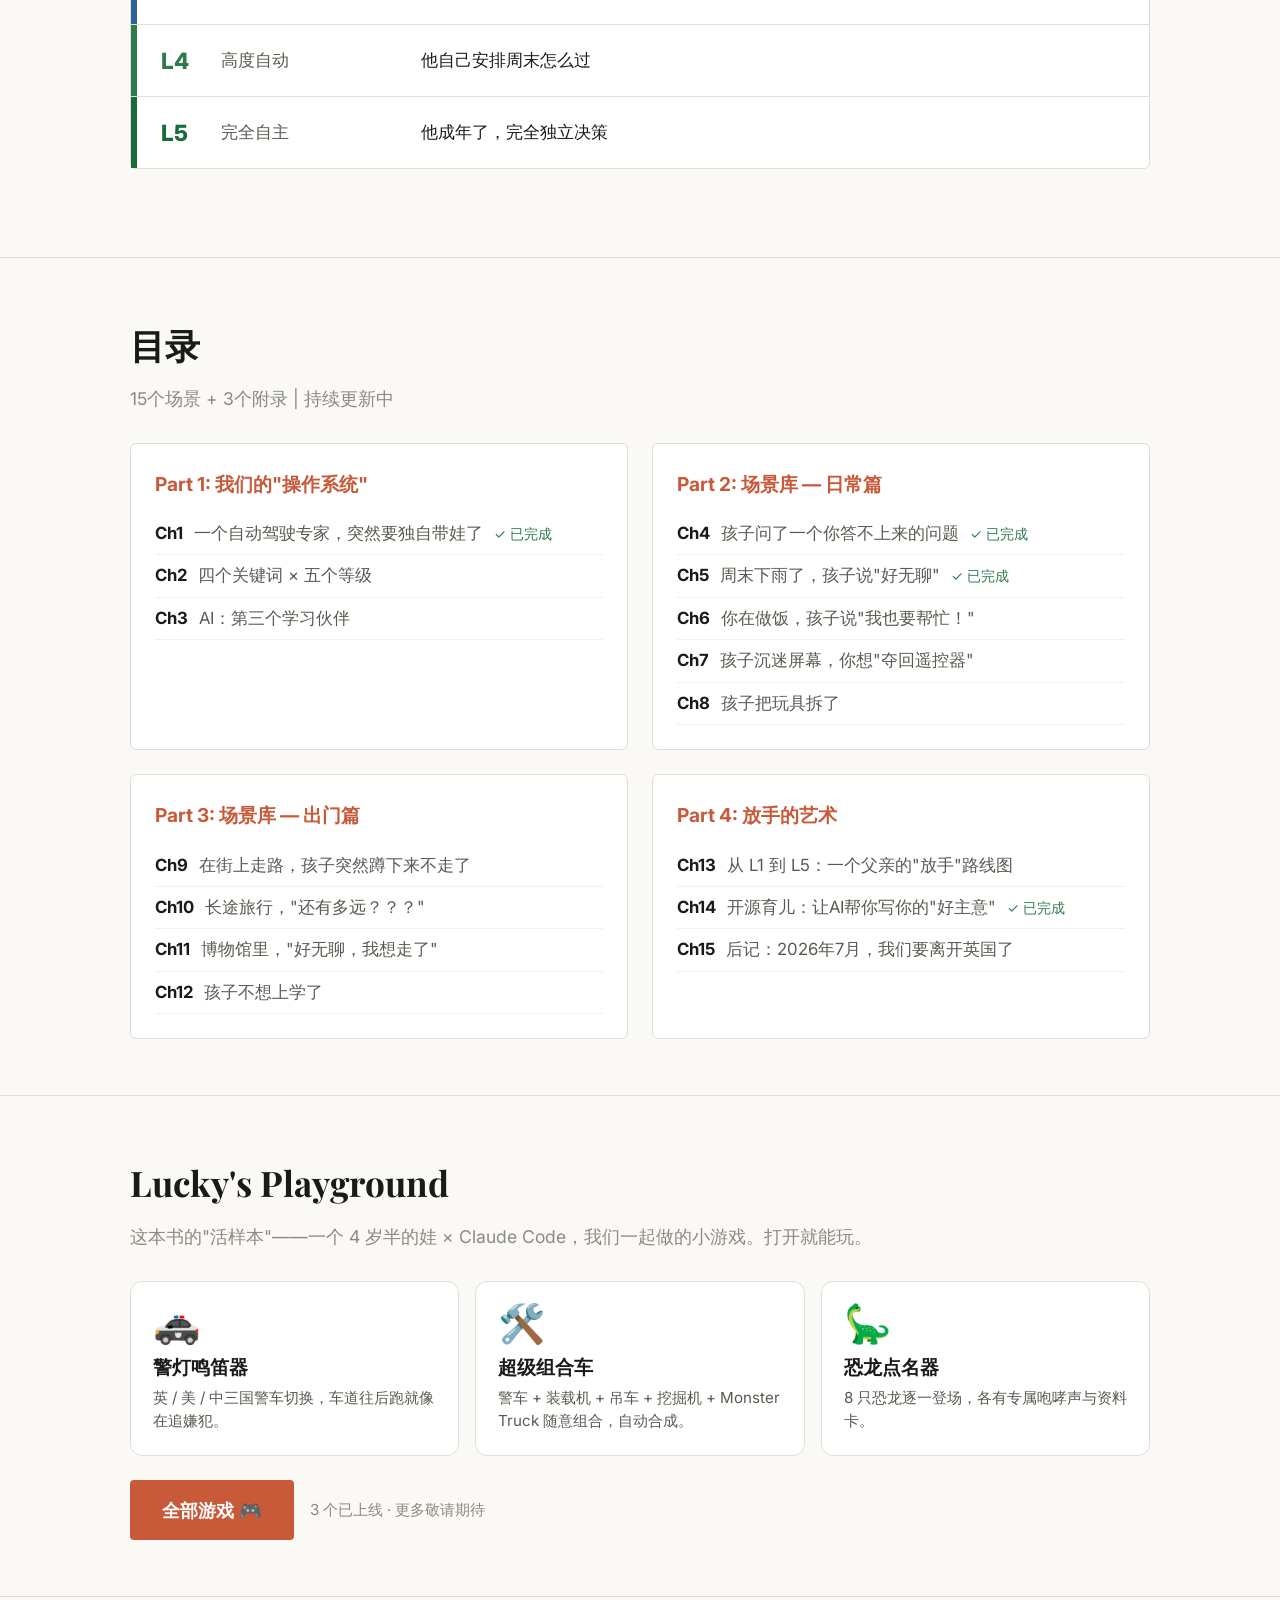
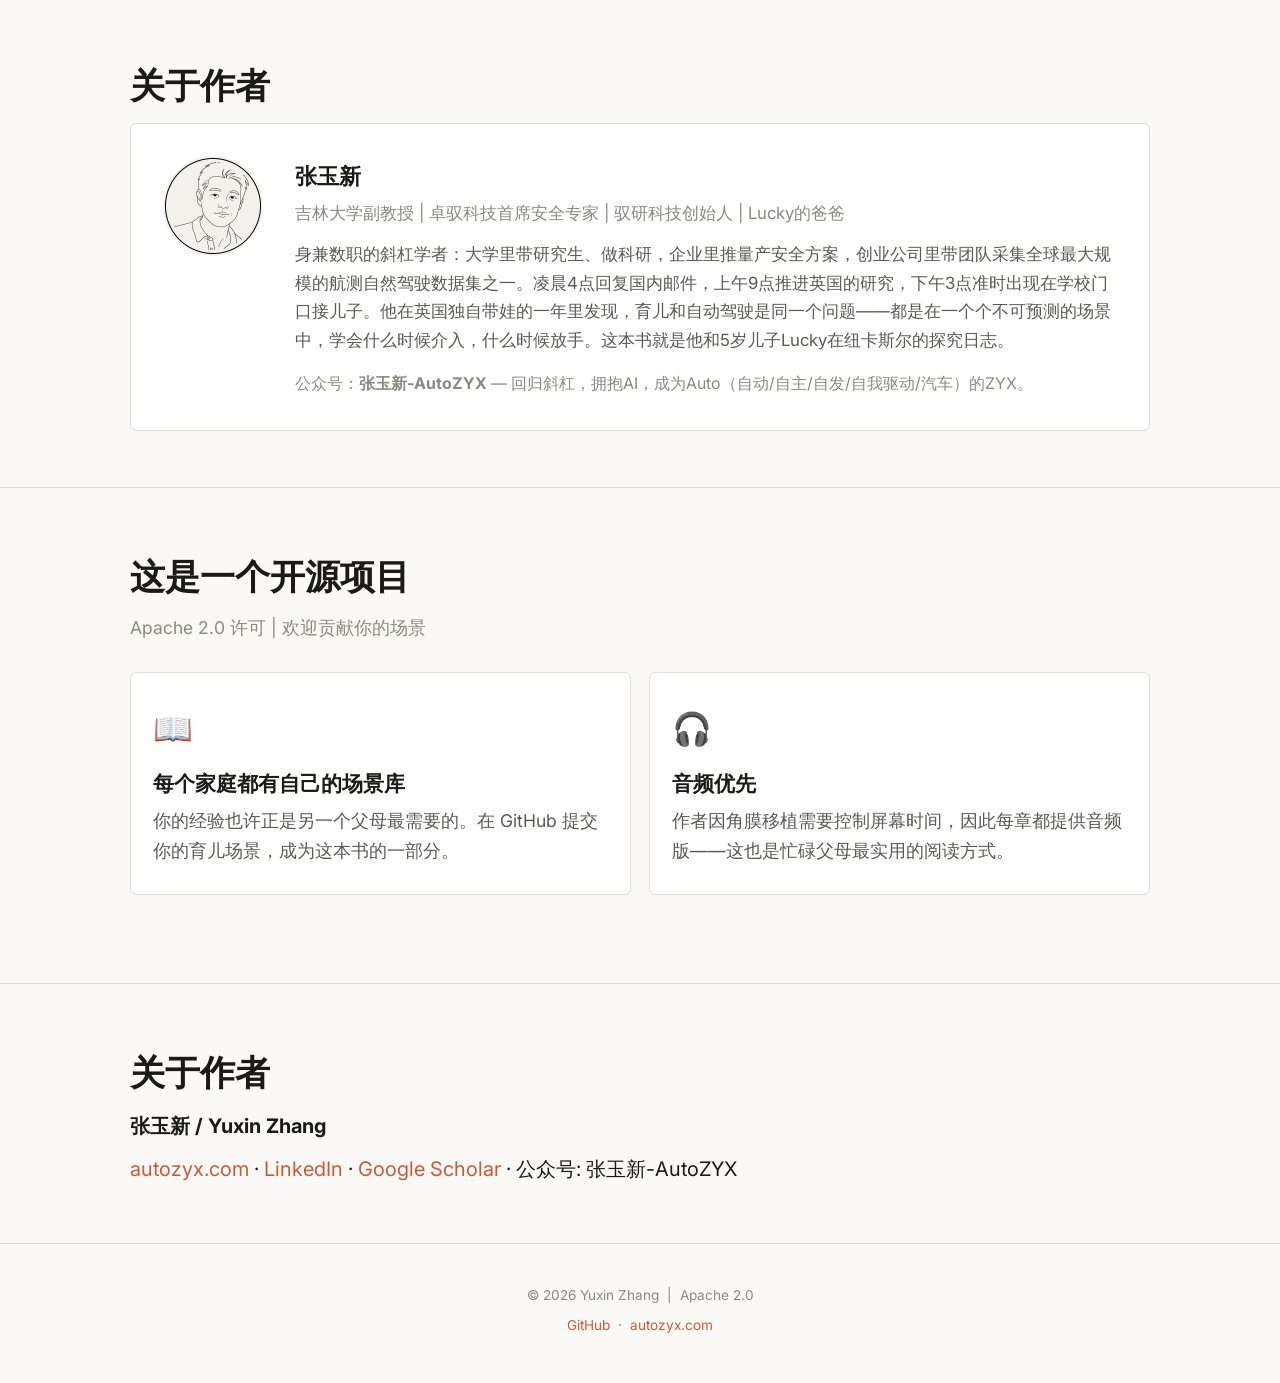
==== commit e6e05d40: "style: 加 favicon + 顶部 AutoZYX brand 条" ====
--- a/docs/index.html
+++ b/docs/index.html
@@ -3,12 +3,18 @@
 <head>
 <meta charset="UTF-8">
 <meta name="viewport" content="width=device-width, initial-scale=1.0">
+<link rel="icon" href="https://autozyx.com/assets/favicon.png" type="image/png">
 <title>Good Ideas 2.0 — 好主意2.0</title>
 <link rel="preconnect" href="https://fonts.googleapis.com">
 <link href="https://fonts.googleapis.com/css2?family=Inter:wght@400;500;600;700;800&family=Playfair+Display:wght@700;800&display=swap" rel="stylesheet">
 <link rel="stylesheet" href="assets/style.css">
 </head>
 <body>
+
+<a href="https://autozyx.com" class="autozyx-brand" title="返回 AutoZYX 主页">
+  <img src="https://autozyx.com/assets/avatar.png" alt="AutoZYX">
+  <span>AutoZYX</span>
+</a>
 
 <!-- Language Toggle -->
 <div class="lang">
--- a/docs/assets/style.css
+++ b/docs/assets/style.css
@@ -139,3 +139,9 @@
   .chapter-footer { padding:0 20px 40px; }
 }
 </style>
+
+/* AutoZYX brand strip — 跨站统一 */
+.autozyx-brand{position:fixed;top:16px;left:20px;display:flex;align-items:center;gap:10px;padding:5px 14px 5px 5px;background:rgba(250,249,245,0.92);backdrop-filter:blur(10px);-webkit-backdrop-filter:blur(10px);border:1px solid rgba(224,222,214,0.7);border-radius:28px;text-decoration:none;color:var(--text,#1a1a18);font:500 13px/1 'Inter',-apple-system,sans-serif;z-index:100;transition:border-color .15s,transform .15s}
+.autozyx-brand:hover{border-color:#8a8a80;text-decoration:none;transform:translateY(-1px)}
+.autozyx-brand img{width:30px;height:30px;border-radius:50%;object-fit:cover;display:block}
+@media (max-width:768px){.autozyx-brand{left:14px}.autozyx-brand span{display:none}}
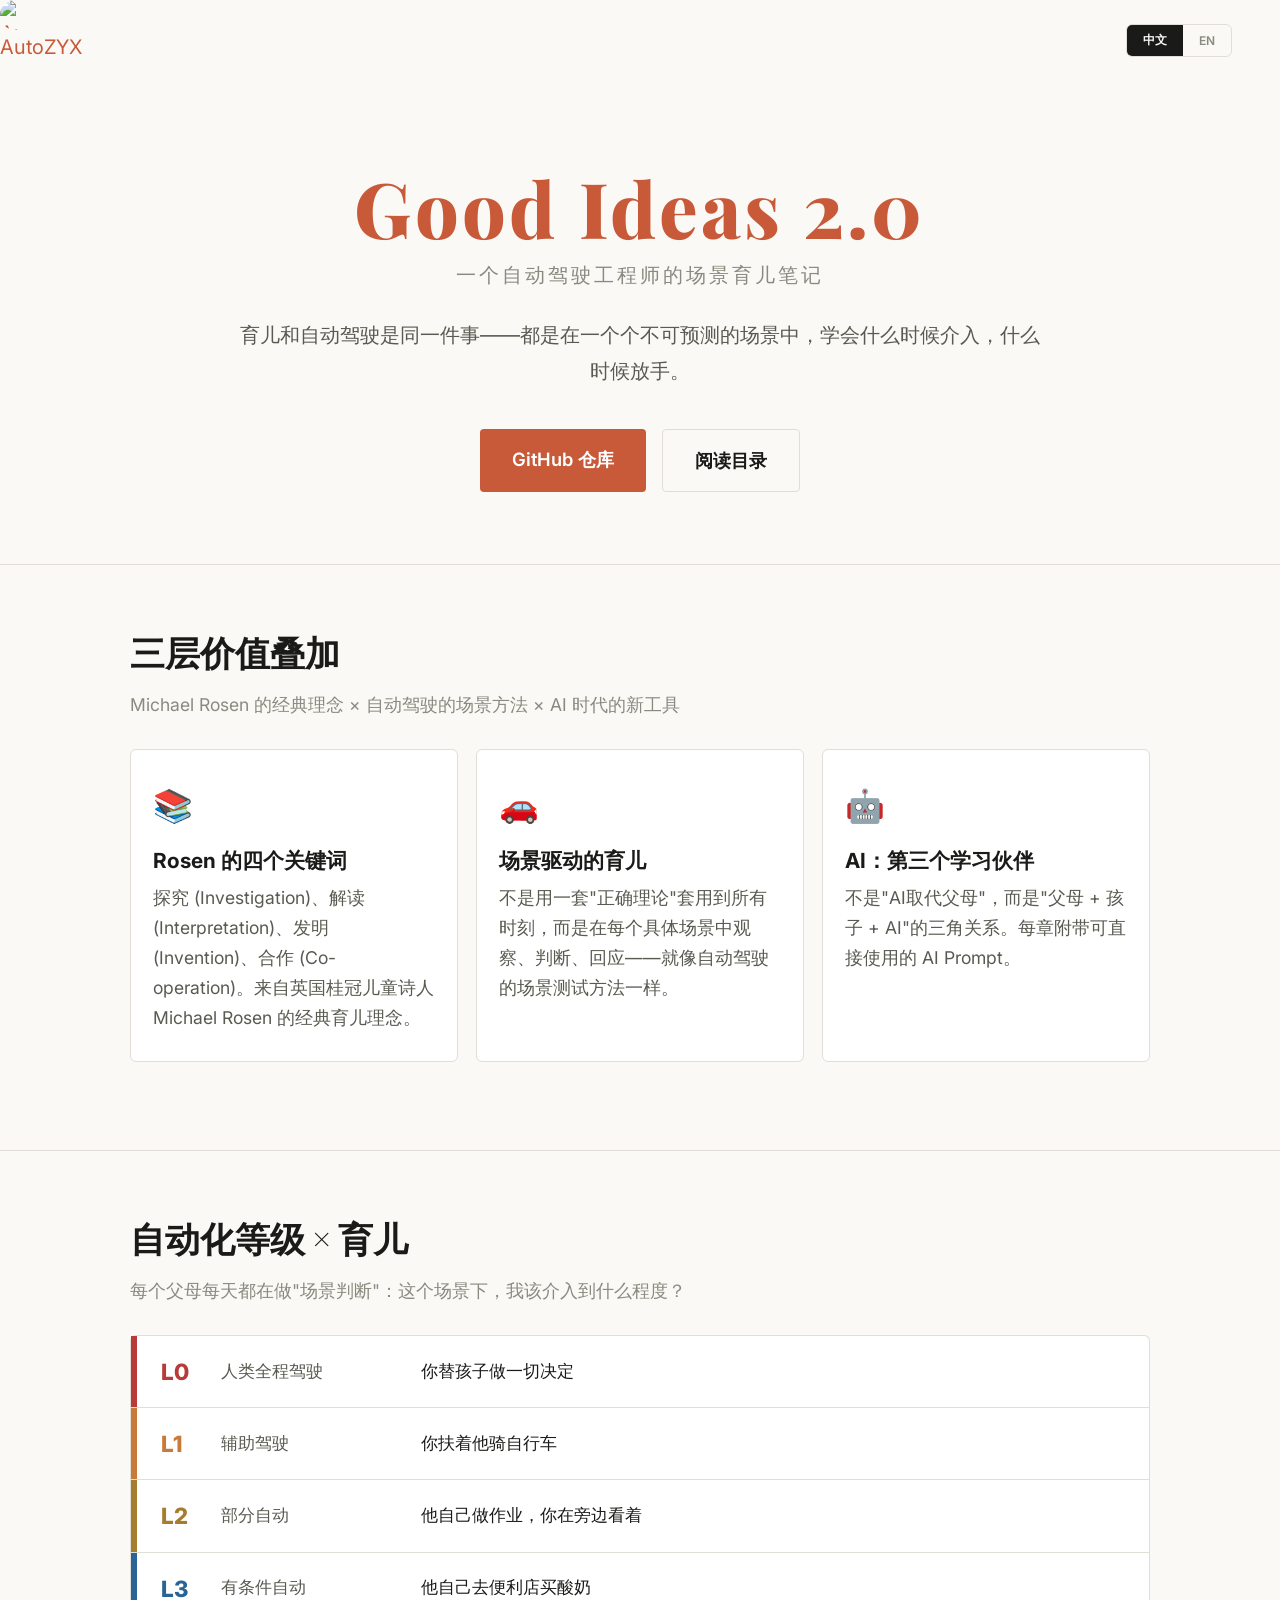
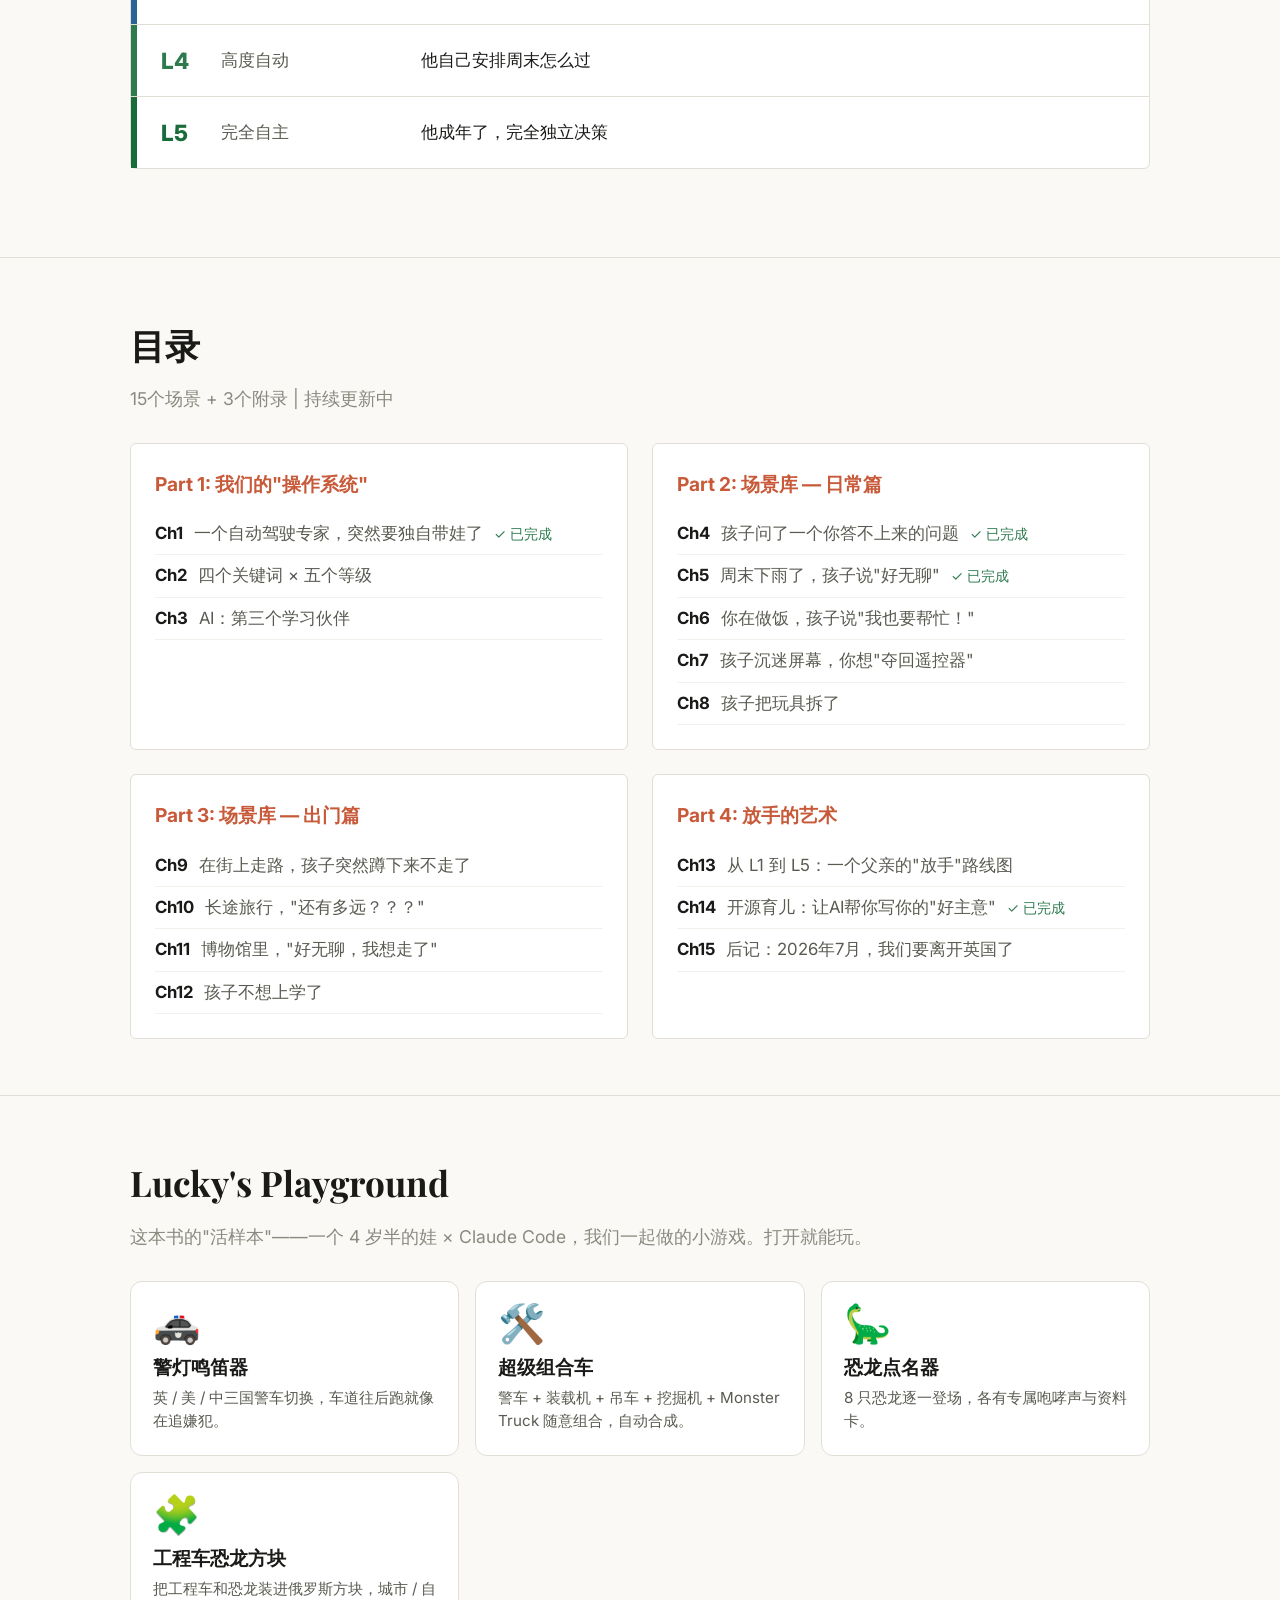
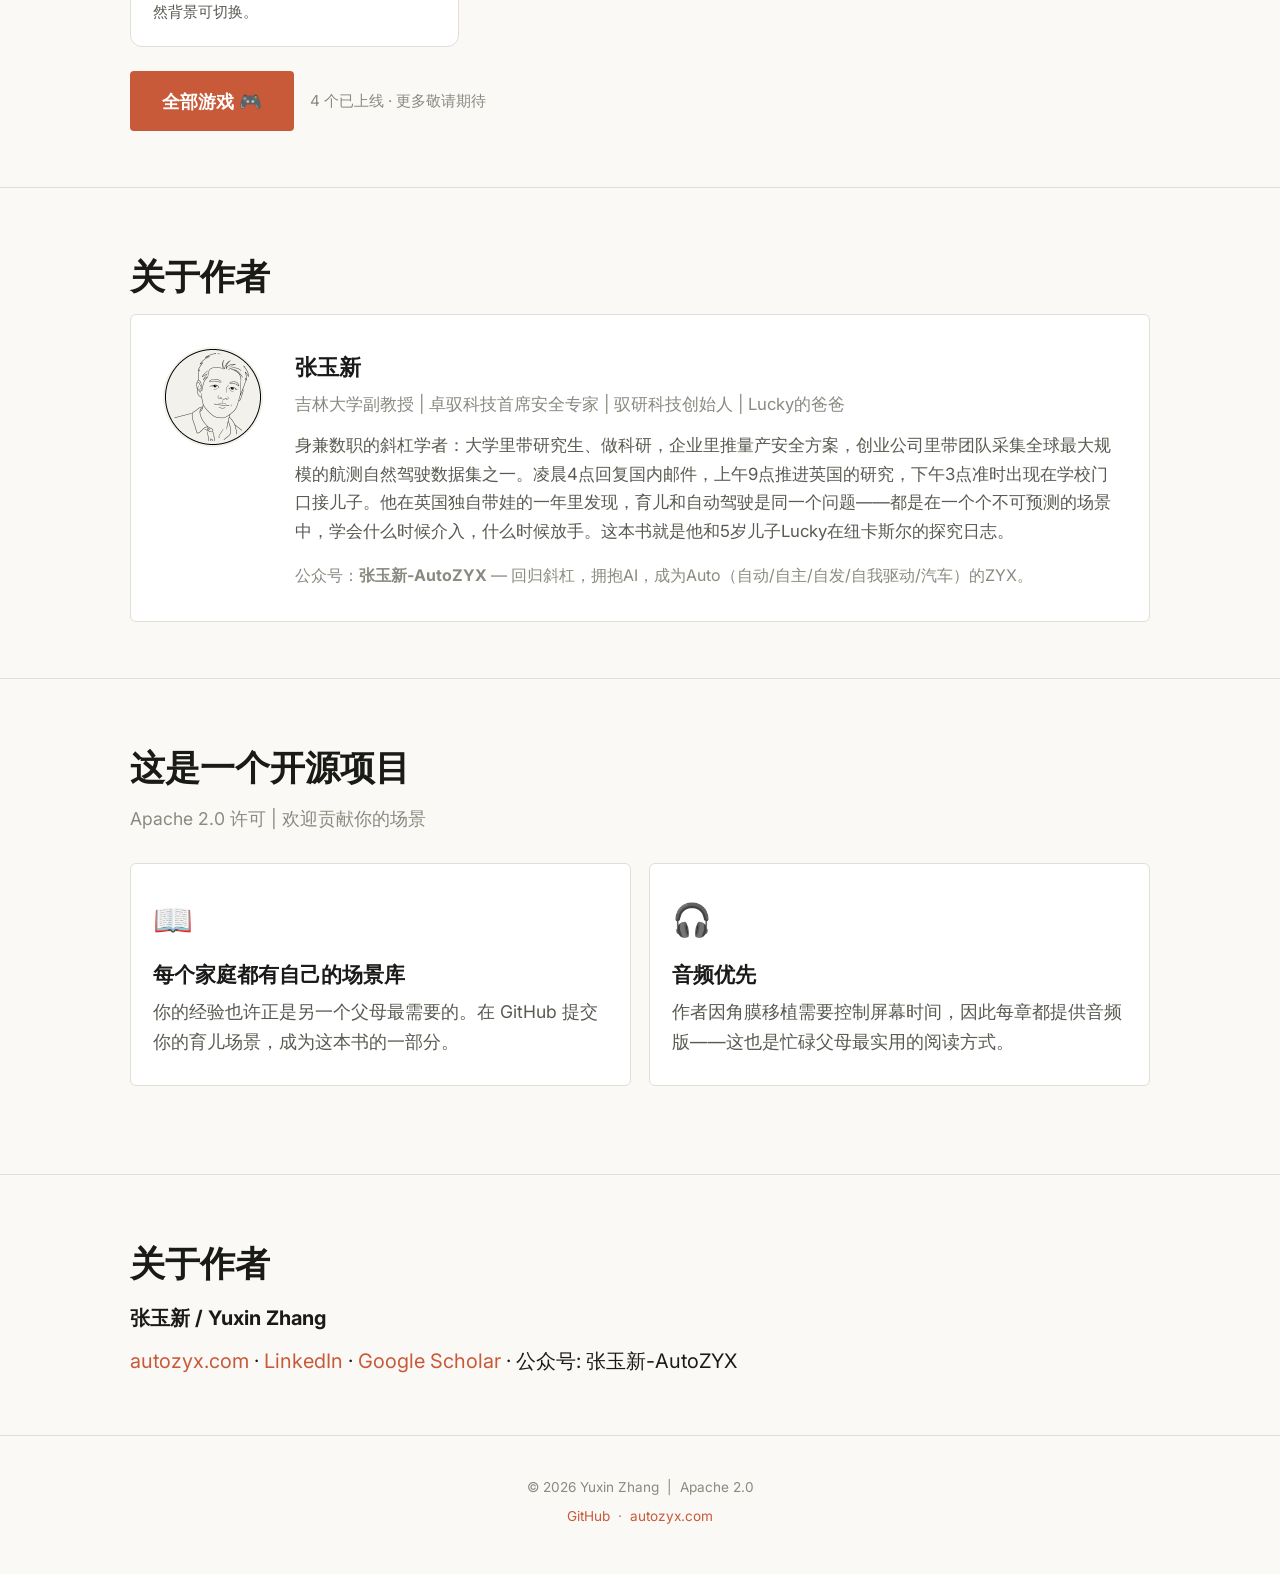
==== commit a21fe74c: "Add Lucky Blocks tetris game" ====
--- a/docs/index.html
+++ b/docs/index.html
@@ -254,6 +254,18 @@
         <span class="en">8 dinosaurs with unique silhouettes and signature roars.</span>
       </div>
     </a>
+
+    <a href="luckys-playground/tetris-blocks.html" style="background:var(--card); border:1px solid var(--border); border-radius:12px; padding:22px; text-decoration:none; color:inherit; transition:.15s; display:block;">
+      <div style="font-size:38px; line-height:1; margin-bottom:8px;">🧩</div>
+      <div style="font-family:'Playfair Display',Georgia,serif; font-size:1.2rem; font-weight:700; margin-bottom:4px;">
+        <span class="cn">工程车恐龙方块</span>
+        <span class="en">Truck Dino Blocks</span>
+      </div>
+      <div style="color:var(--text2); font-size:0.95rem; line-height:1.5;">
+        <span class="cn">把工程车和恐龙装进俄罗斯方块，城市 / 自然背景可切换。</span>
+        <span class="en">Tetris-style blocks filled with truck and dinosaur images.</span>
+      </div>
+    </a>
   </div>
 
   <div style="display:flex; flex-wrap:wrap; gap:16px; align-items:center;">
@@ -262,8 +274,8 @@
       <span class="en">All Games 🎮</span>
     </a>
     <span style="color:var(--text3); font-size:0.95rem;">
-      <span class="cn">3 个已上线 · 更多敬请期待</span>
-      <span class="en">3 live · more coming</span>
+      <span class="cn">4 个已上线 · 更多敬请期待</span>
+      <span class="en">4 live · more coming</span>
     </span>
   </div>
 </div>
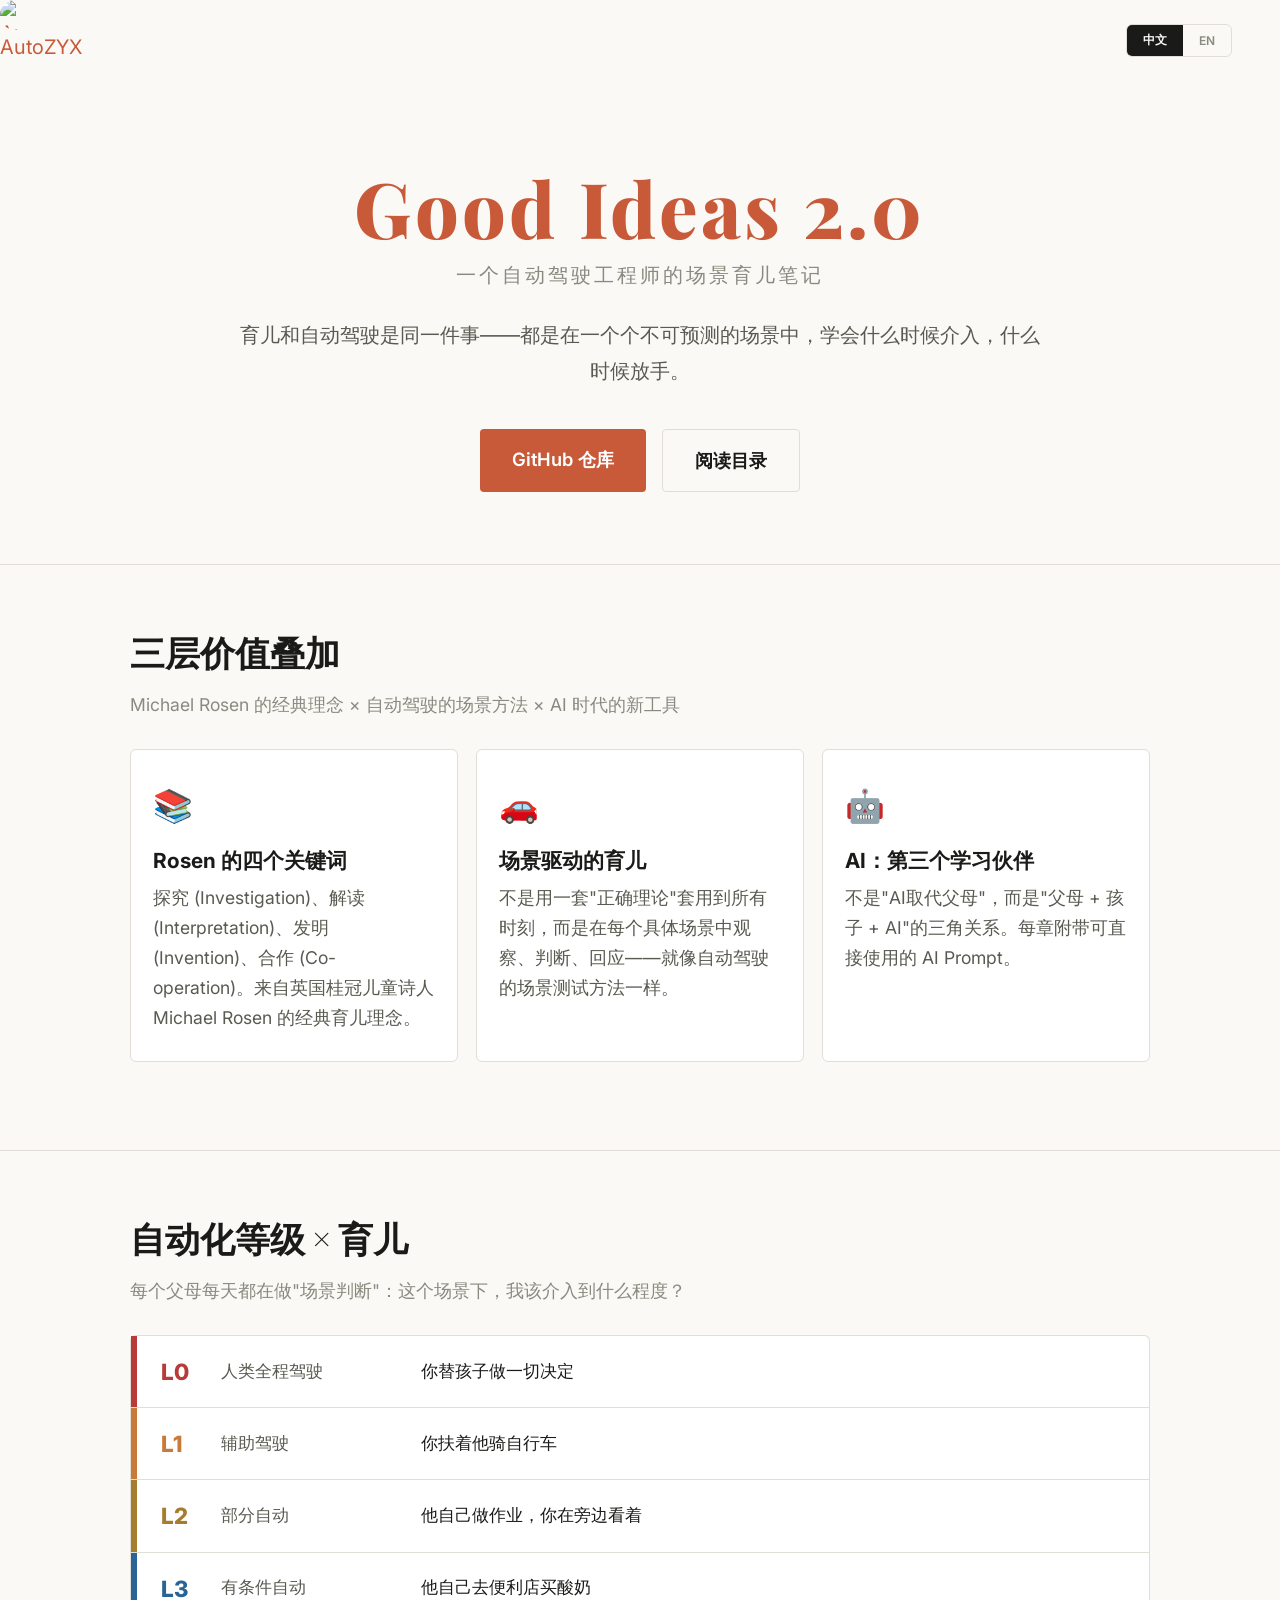
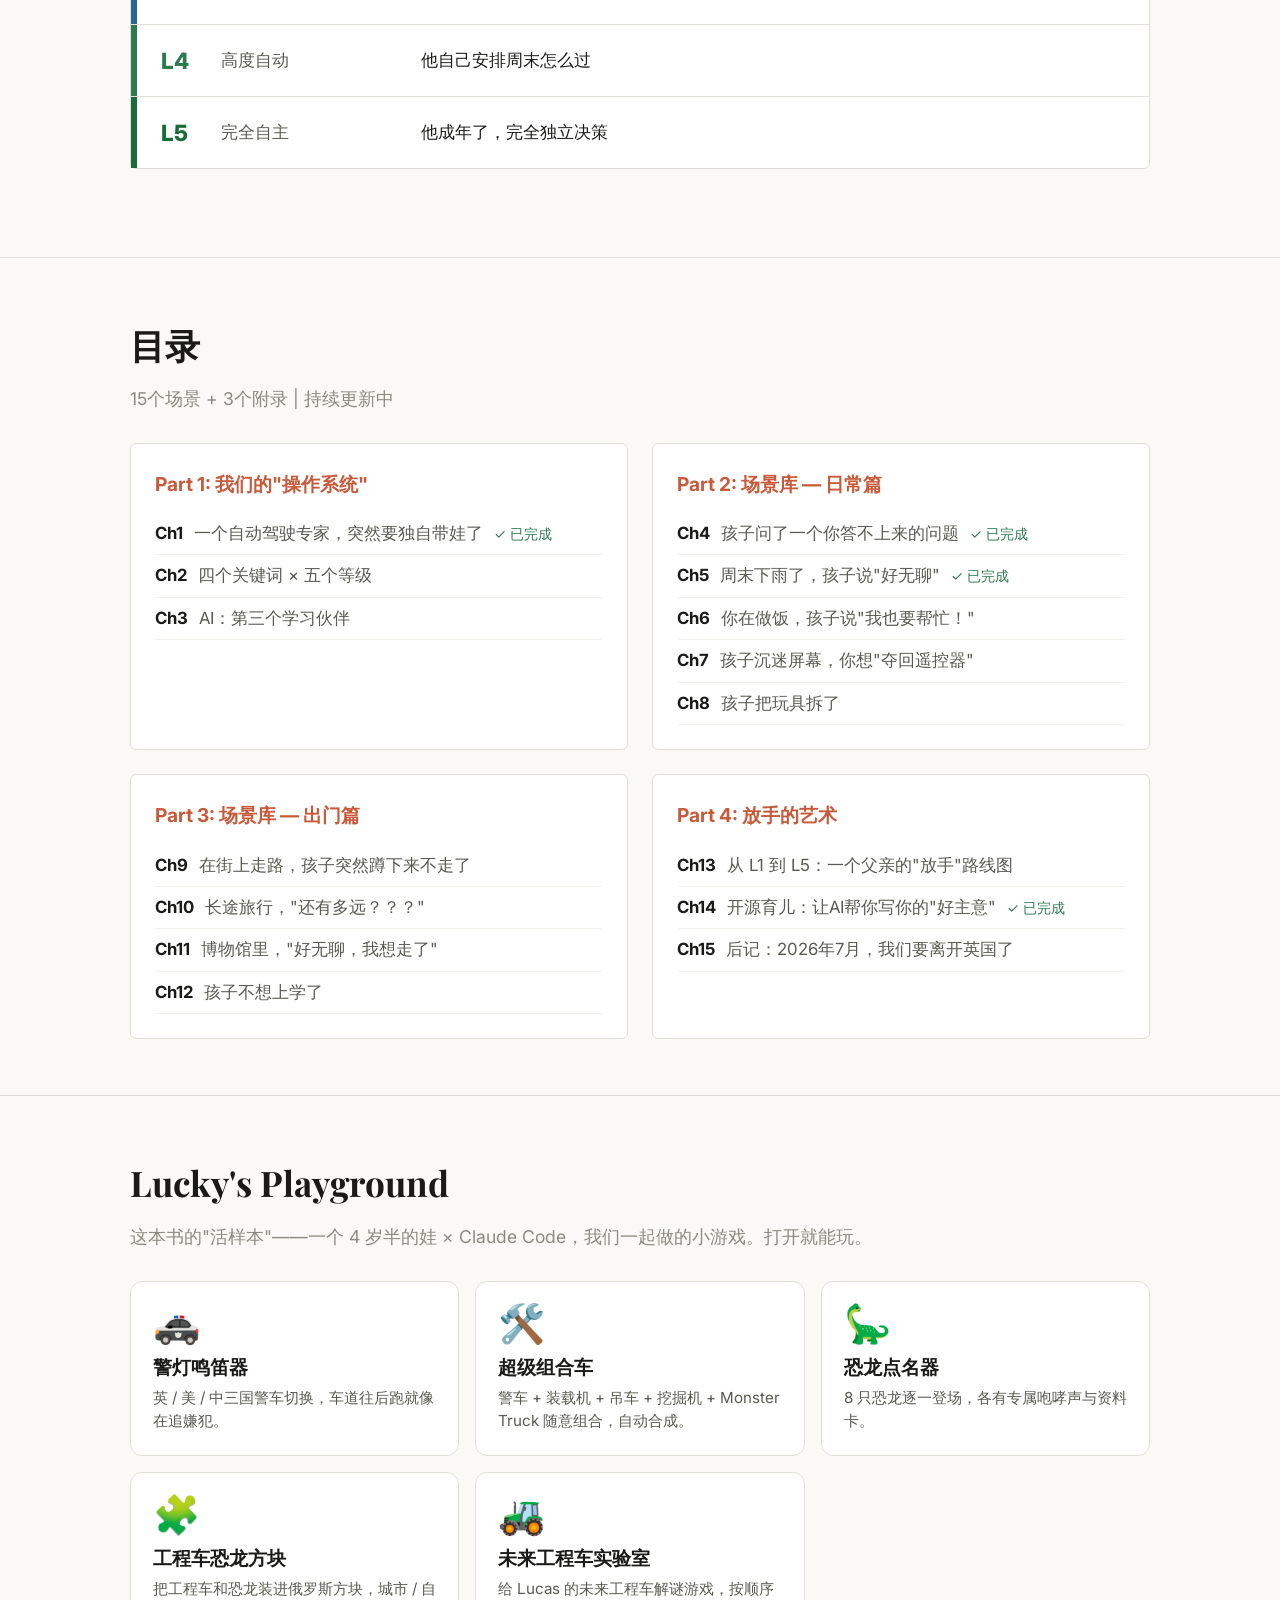
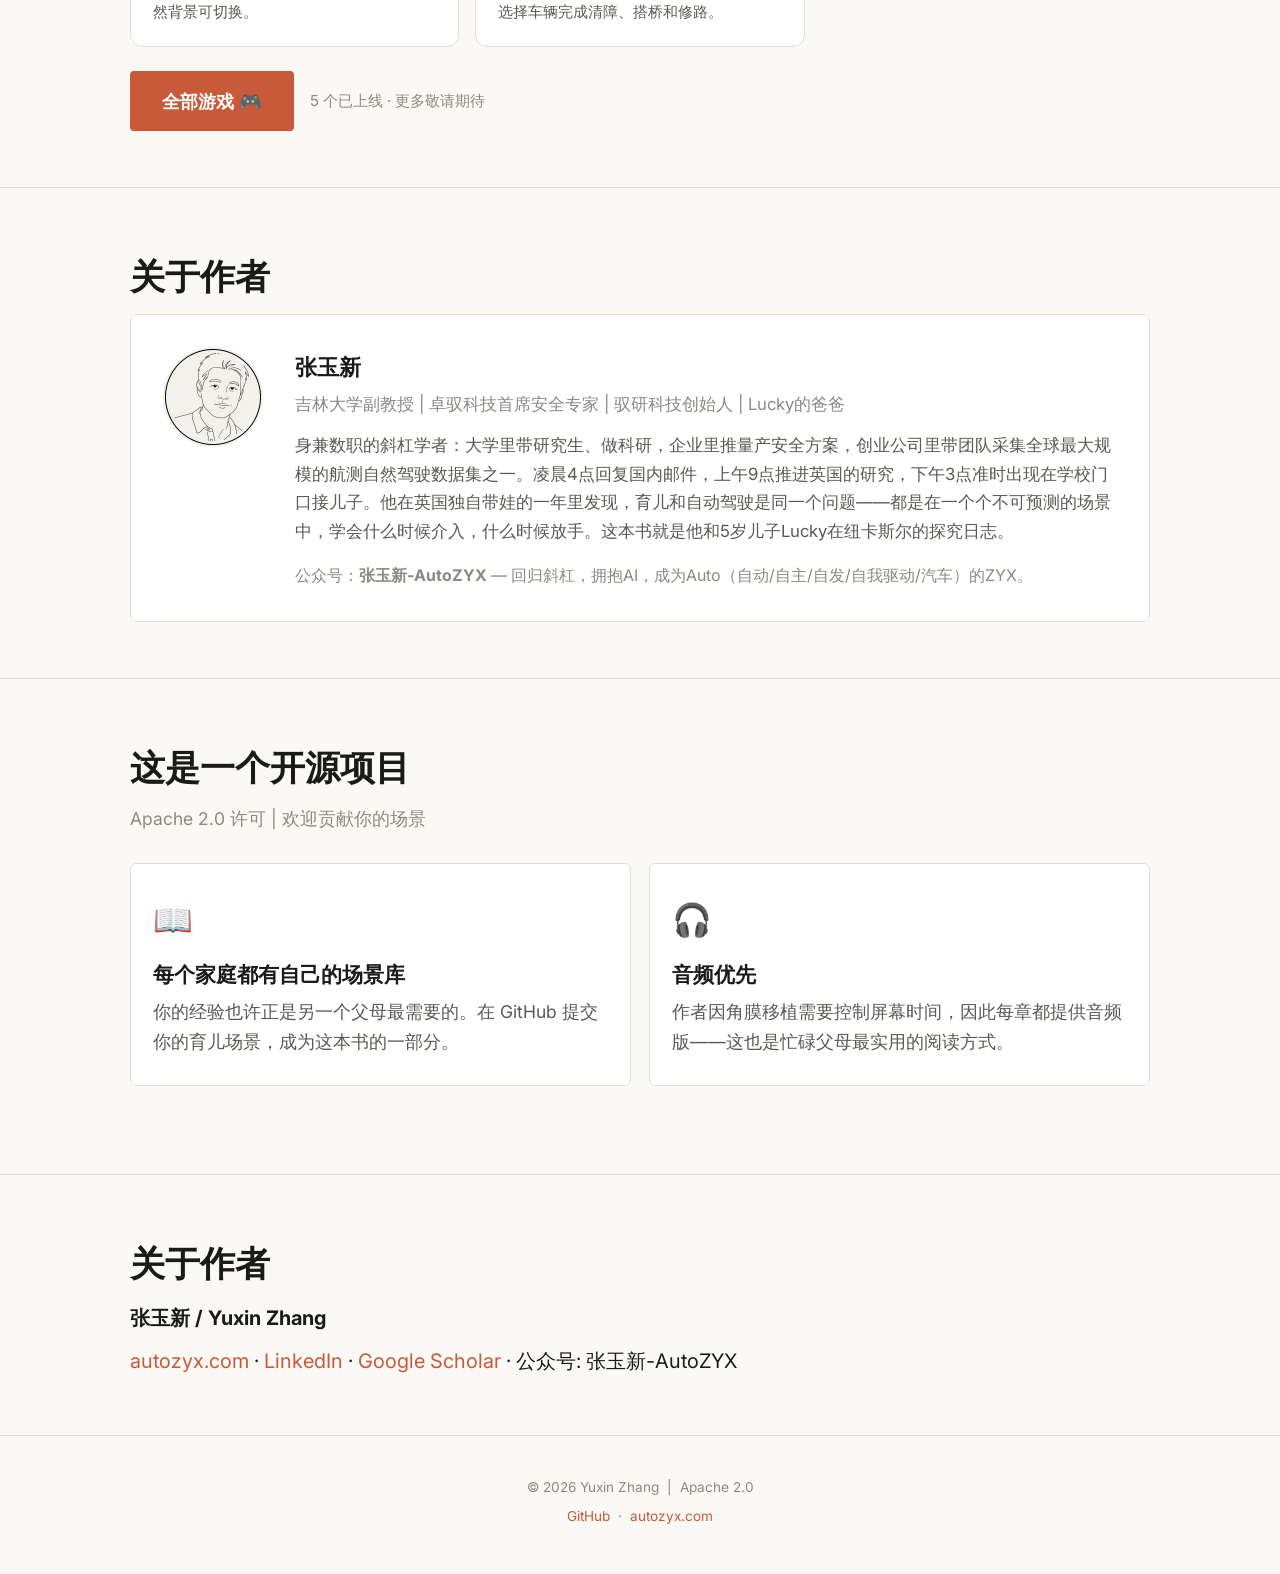
==== commit 2fb39b92: "Add Lucas future builder game" ====
--- a/docs/index.html
+++ b/docs/index.html
@@ -266,6 +266,18 @@
         <span class="en">Tetris-style blocks filled with truck and dinosaur images.</span>
       </div>
     </a>
+
+    <a href="luckys-playground/future-builder.html" style="background:var(--card); border:1px solid var(--border); border-radius:12px; padding:22px; text-decoration:none; color:inherit; transition:.15s; display:block;">
+      <div style="font-size:38px; line-height:1; margin-bottom:8px;">🚜</div>
+      <div style="font-family:'Playfair Display',Georgia,serif; font-size:1.2rem; font-weight:700; margin-bottom:4px;">
+        <span class="cn">未来工程车实验室</span>
+        <span class="en">Future Builder</span>
+      </div>
+      <div style="color:var(--text2); font-size:0.95rem; line-height:1.5;">
+        <span class="cn">给 Lucas 的未来工程车解谜游戏，按顺序选择车辆完成清障、搭桥和修路。</span>
+        <span class="en">A future construction puzzle: choose the right vehicles in the right order.</span>
+      </div>
+    </a>
   </div>
 
   <div style="display:flex; flex-wrap:wrap; gap:16px; align-items:center;">
@@ -274,8 +286,8 @@
       <span class="en">All Games 🎮</span>
     </a>
     <span style="color:var(--text3); font-size:0.95rem;">
-      <span class="cn">4 个已上线 · 更多敬请期待</span>
-      <span class="en">4 live · more coming</span>
+      <span class="cn">5 个已上线 · 更多敬请期待</span>
+      <span class="en">5 live · more coming</span>
     </span>
   </div>
 </div>
